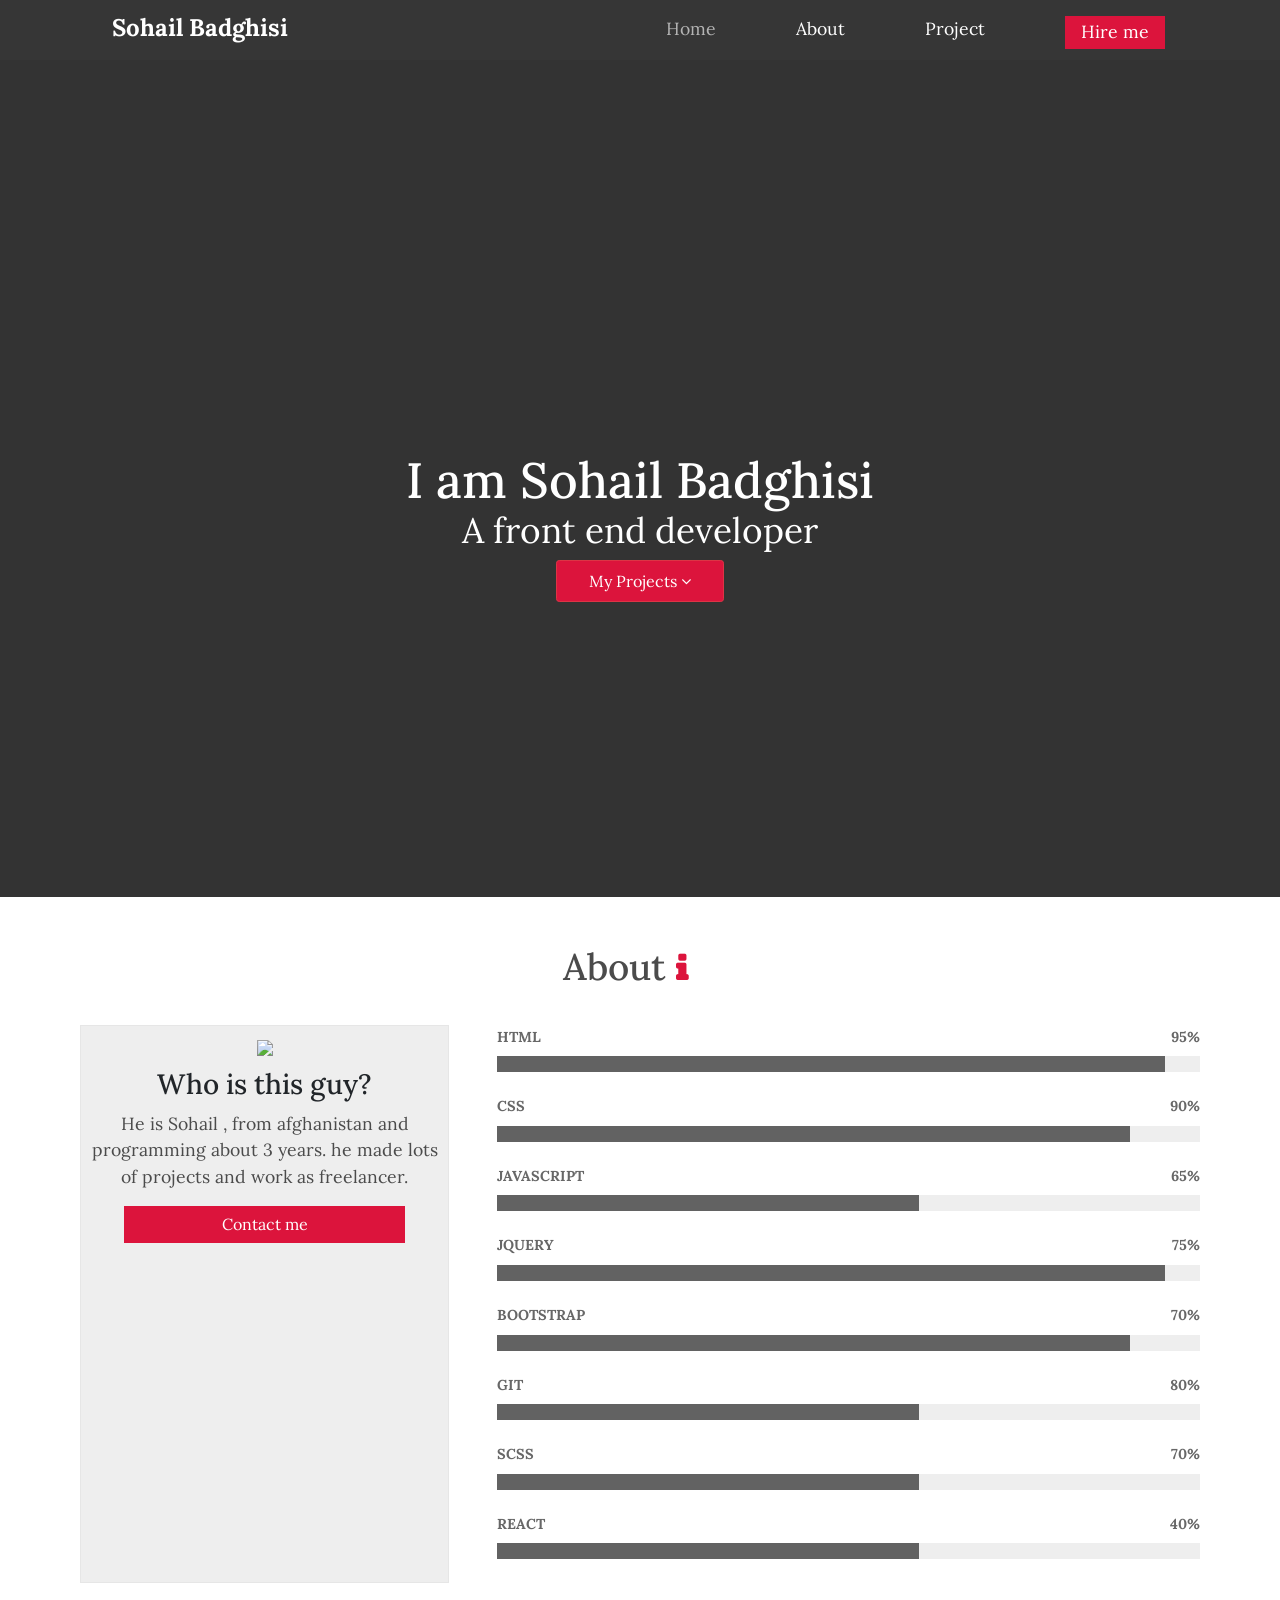
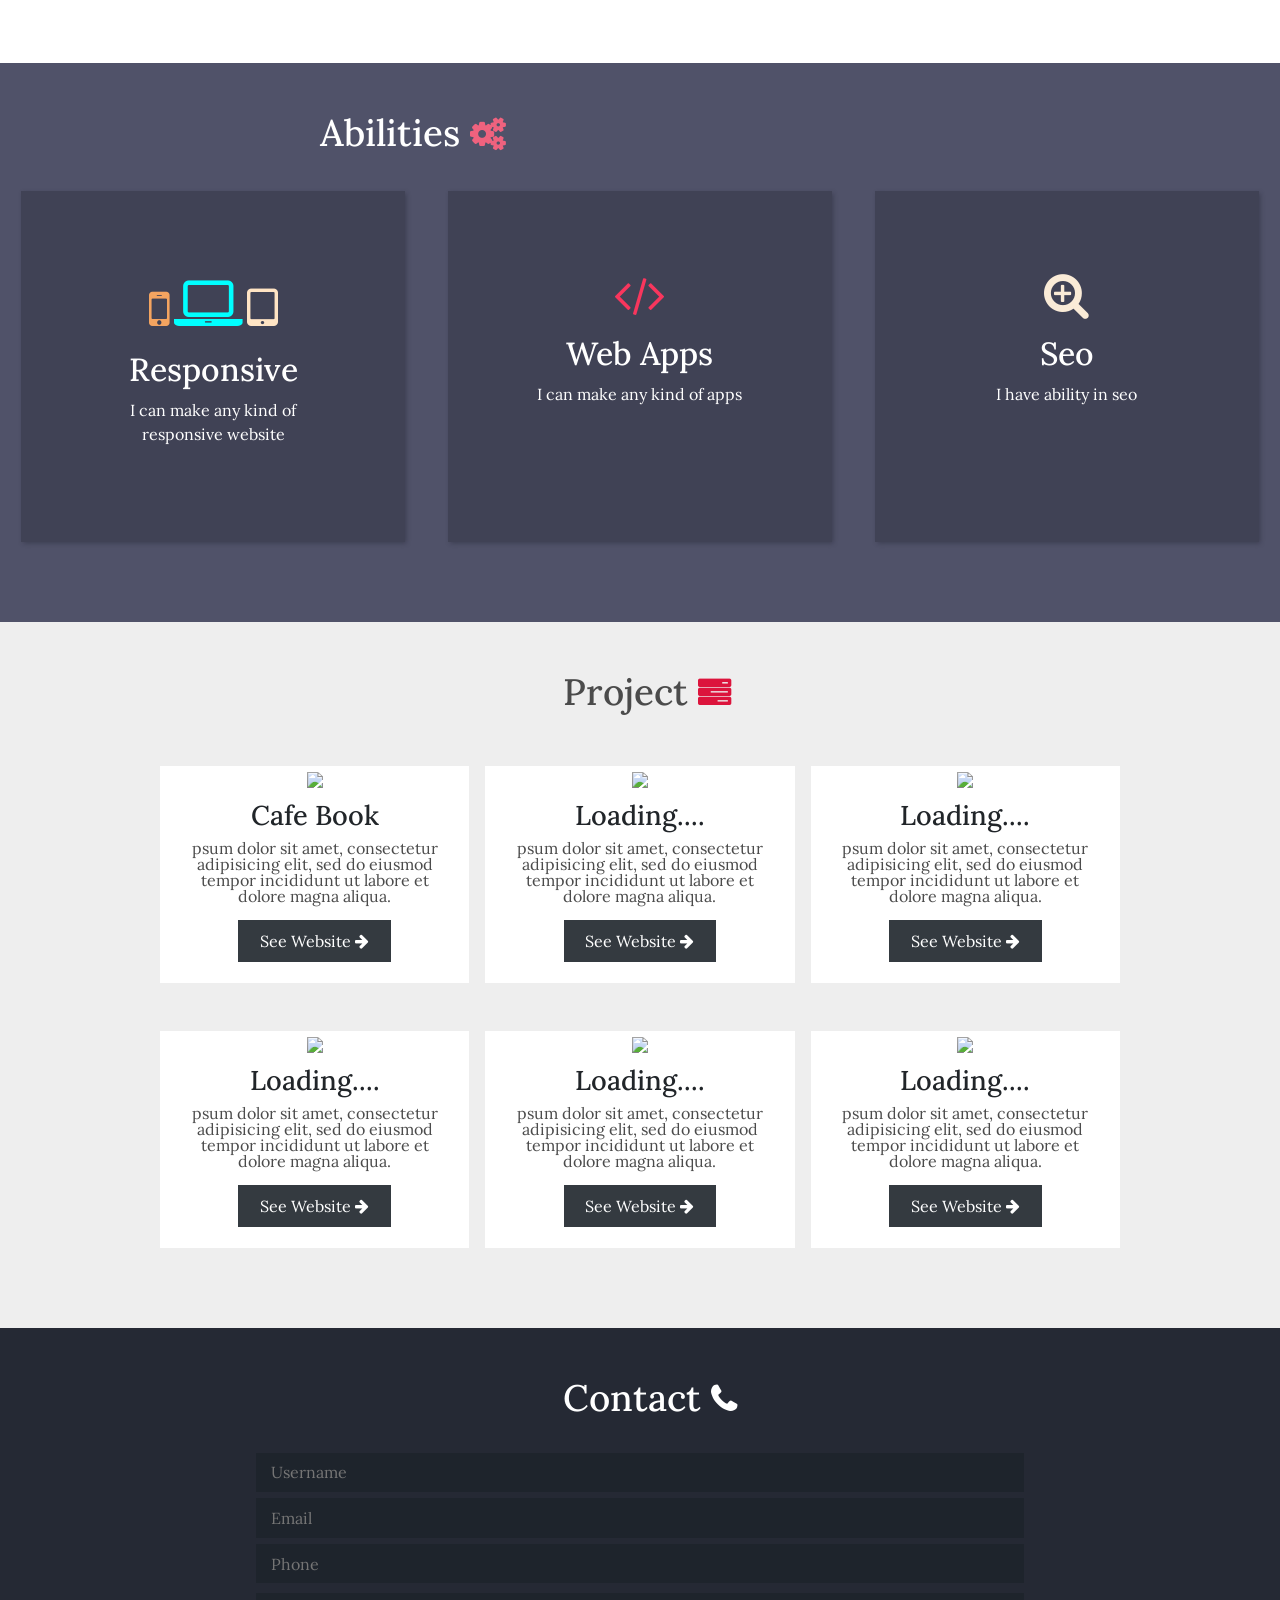
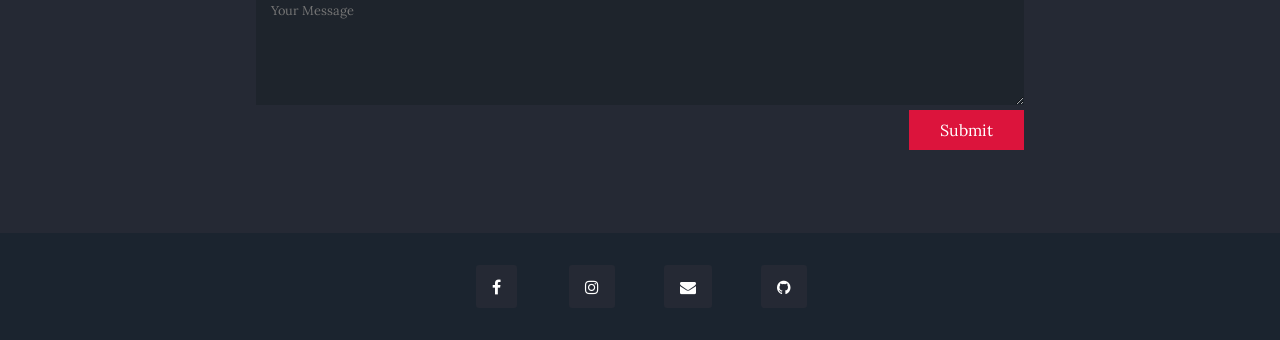
==== index.html @ e9c98a5f "Update index.html" ====
<!DOCTYPE html>
<html>
    
    <head>
        <meta charset="utf-8">
        <meta http-equiv="X-UA-Compatible" content="IE=edge">
        <title>Sohail Badghisi</title>
        <meta name="viewport" content="width=device-width, initial-scale=1.0, maximum-scale=1, user-scalable=no">
        <link href="https://fonts.googleapis.com/css?family=Roboto&display=swap" rel="stylesheet">
        <link rel="stylesheet" href="https://cdnjs.cloudflare.com/ajax/libs/font-awesome/4.7.0/css/font-awesome.min.css">
        <link rel="stylesheet" href="https://stackpath.bootstrapcdn.com/bootstrap/4.3.1/css/bootstrap.min.css" integrity="sha384-ggOyR0iXCbMQv3Xipma34MD+dH/1fQ784/j6cY/iJTQUOhcWr7x9JvoRxT2MZw1T" crossorigin="anonymous">
        <link rel="stylesheet" type="text/css" href="portfolio.css"/>
        <link href="https://fonts.googleapis.com/css2?family=Lora&display=swap" rel="stylesheet">
    </head>
    
    <body>
        
     <div id="home">
            <header id="top-header">
                <div id="logo-wrapper">
                    <a href="#" id="logo">
                        Sohail Badghisi
                    </a>
                </div>
                <div id="menu">
                    <nav id="menubar">
                        <ul class="list" id="menubar" >
                            <li><a href="#" class="active">Home</a></li>
                            <li><a href="#about">About</a></li>
                            <li><a href="#project">Project</a></li>
                            <li><a href="#project">Hire me</a></li>
                        </ul>
                    </nav>
                    <div id="thebar">
                        <div class="bar1"></div>
                        <div class="bar2"></div>
                        <div class="bar3"></div>
                    </div>
                </div>
            </header>
            <section class="my-banner">
                <div class="mybg-dark">
                    <h2>I am Sohail Badghisi</h2>
                    <h4>A front end developer</h4>
                    <a href="#project" class="btn btn-danger btn-lg">My Projects 
                        <i class="fa fa-angle-down"></i>
                    </a>
                </div>
            </section>
        </div>
        <!--End Home Section-->
        
        
        
        <!--Start About -->
        <div id="about-wrapper">
            
            <div class="title target">
                <h2 id="title">About
                    <i class="fa fa-info"></i>
                </h2>
                <div class="underline"></div>
            </div>
            
            <div id="about">
                <div class="bio">
                    <img src="https://i.ibb.co/vzY0MmS/IMG-20200220-005639-151.jpg"/>
                    <article>
                        <h3>Who is this guy?</h3>
                        <p>
                            He is Sohail , from afghanistan
                            and programming about 3 years.
                            he made lots of projects and work as 
                            freelancer.
                        </p>
                        <a href='#'>Contact me</a>
                    </article>
                </div>
                
                <div class="skill target ">
                    
                    <div class="my-skill">
                        
                        <div class="skill-title">
                            <span class="skill-name">Html</span>
                            <span class="skill-percentage">
                            95%</span>
                        </div>
                        
                        <div class="progress">
                            <div class="progress-bar  html "></div>
                        </div>
                    </div>
                    
                    <div class="my-skill">
                        
                        <div class="skill-title">
                            <span class="skill-name">css</span>
                            <span class="skill-percentage">
                            90%</span>
                        </div>
                        
                        <div class="progress">
                            <div class="progress-bar target css "></div>
                        </div>
                    </div>
                    
                    <div class="my-skill">
                        
                        <div class="skill-title">
                            <span class="skill-name">javascript</span>
                            <span class="skill-percentage">
                            65%</span>
                        </div>
                        
                        <div class="progress">
                            <div class="progress-bar target js  "></div>
                        </div>
                    </div>
                    
                    <div class="my-skill">
                        
                        <div class="skill-title">
                            <span class="skill-name">jquery</span>
                            <span class="skill-percentage">
                            75%</span>
                        </div>
                        
                        <div class="progress">
                            <div class="progress-bar target jquery "></div>
                        </div>
                    </div>
                    
                    <div class="my-skill">
                        
                        <div class="skill-title">
                            <span class="skill-name">Bootstrap</span>
                            <span class="skill-percentage">
                            70%</span>
                        </div>
                        
                        <div class="progress">
                            <div class="progress-bar target bootstrap "></div>
                        </div>
                    </div>
                    
                    <div class="my-skill">
                        
                        <div class="skill-title">
                            <span class="skill-name">Git</span>
                            <span class="skill-percentage">
                            80%</span>
                        </div>
                        
                        <div class="progress">
                            <div class="progress-bar target git "></div>
                        </div>
                    </div>
                    
                    <div class="my-skill">
                        
                        <div class="skill-title">
                            <span class="skill-name">Scss</span>
                            <span class="skill-percentage">
                            70%</span>
                        </div>
                        
                        <div class="progress">
                            <div class="progress-bar target scss"></div>
                        </div> 
                    </div>
                    
                    <div class="my-skill">
                        
                        <div class="skill-title">
                            <span class="skill-name">React</span>
                            <span class="skill-percentage">
                            40%</span>
                        </div>
                        
                        <div class="progress">
                            <div class="progress-bar target scss "></div>
                        </div> 
                    </div>
                    
                </div>
            </div>
            
           
        </div>
        <!--End About -->
        
        <!--Start Ability-->
        <div id="ability">
            
            <div class="title target">
                <h2 id="title">Abilities
                    <i class="fa fa-cogs" style="color: #ef627e"></i>
                </h2>
            </div>
            <div class="abilities">
                <div class="canDo">
                    <i class="fa fa-mobile"></i>
                    <i class="fa fa-laptop"></i>
                    <i class="fa fa-tablet"></i>
                    <h2>Responsive</h2>
                    <p>
                        I can make any kind of responsive website
                    </p>
                </div>
                <div class="canDo">
                    <i class="fa fa-code"></i>
                    <h2>Web Apps</h2>
                    <p>
                        I can make any kind of 
                        apps
                    </p>
                </div>
                <div class="canDo">
                    <i class="fa fa-search-plus"></i>
                    <h2>Seo</h2>
                    <p>
                        I have ability in seo
                    </p>
                </div>
            </div>
            
        </div>
        <!--End Ability-->
        
        <!--Start Project-->
        <div id="project">
            
            <div class="title target ">
                <h2>Project
                    <i class="fa fa-tasks"></i>
                </h2>
                <div class="underline"></div>
            </div>
            
            
            <div class="box-panel">
                
                <div class="target box">
                    <div class="box-image">
                        <img src="https://i.ibb.co/D7pzgVg/Capture.png">
                    </div>
                    <div class="box-article">
                        <h1>Cafe Book </h1>
                        <p>
                            psum dolor sit amet, consectetur adipisicing elit, sed do eiusmod
                            tempor incididunt ut labore et dolore magna aliqua. 
                        </p>
                        <a href="https://heuristic-shockley-51c9e6.netlify.com/?fbclid=IwAR27fJaLPPBydNz4diTof-R0BBMH9_JpVLkxoE7xE2iqppOIJRnWvsxitWY" target="_blank" class="btn btn-dark">See Website <i class="fa fa-arrow-right"> </i></a>
                    </div>
                </div>
                
                <div class="target box">
                    <div class="box-image">
                        <img src="https://i.ibb.co/P4Kc34X/project-wallpaper-1152x768-1.jpg">
                    </div>
                    <div class="box-article">
                        <h1>Loading....</h1>
                        <p>
                        psum dolor sit amet, consectetur adipisicing elit, sed do eiusmod
                        tempor incididunt ut labore et dolore magna aliqua.
                        </p>
                        <a href="#" target="_blank" class="btn btn-dark">See Website <i class="fa fa-arrow-right"> </i></a>                    </div>
                </div>
                
                <div class="target box">
                    <div class="box-image">
                        <img src="https://i.ibb.co/P4Kc34X/project-wallpaper-1152x768-1.jpg">
                    </div>
                    <div class="box-article">
                        <h1>Loading....</h1>
                        <p>
                        psum dolor sit amet, consectetur adipisicing elit, sed do eiusmod
                        tempor incididunt ut labore et dolore magna aliqua.
                        </p>
                        <a href="#" target="_blank" class="btn btn-dark">See Website <i class="fa fa-arrow-right"> </i></a>
                    </div>
                </div>
                
                <div class="target box">
                    <div class="box-image">
                        <img src="https://i.ibb.co/P4Kc34X/project-wallpaper-1152x768-1.jpg">
                    </div>
                    <div class="box-article">
                        <h1>Loading....</h1>
                        <p>
                        psum dolor sit amet, consectetur adipisicing elit, sed do eiusmod
                        tempor incididunt ut labore et dolore magna aliqua.
                        </p>
                        <a href="#" target="_blank" class="btn btn-dark">See Website <i class="fa fa-arrow-right"> </i></a>
                    </div>
                </div>
                
                
                
                <div class="target box">
                    <div class="box-image">
                        <img src="https://i.ibb.co/P4Kc34X/project-wallpaper-1152x768-1.jpg">
                    </div>
                    <div class="box-article">
                        <h1>Loading....</h1>
                        <p>
                        psum dolor sit amet, consectetur adipisicing elit, sed do eiusmod
                        tempor incididunt ut labore et dolore magna aliqua.
                        </p>
                        <a href="#" target="_blank" class="btn btn-dark">See Website <i class="fa fa-arrow-right"> </i></a>
                    </div>
                </div>
                
                <div class="target box">
                    <div class="box-image">
                        <img src="https://i.ibb.co/P4Kc34X/project-wallpaper-1152x768-1.jpg">
                    </div>
                    <div class="box-article">
                        <h1>Loading....</h1>
                        <p>
                        psum dolor sit amet, consectetur adipisicing elit, sed do eiusmod
                        tempor incididunt ut labore et dolore magna aliqua.
                        </p>
                        <a href="#" target="_blank" class="btn btn-dark">See Website <i class="fa fa-arrow-right"> </i></a>
                    </div>
                </div>
                
            </div>
            
       
            
            
          
            
            
           
            
            
        </div>
        <!--End Project-->
        
        <!--Start Contact -->
        <div id="contact">
            
            <div class="title target">
                <h2>Contact 
                    <i class="fa fa-phone"></i>
                </h2>
                <div class="underline"></div>
            </div>
            
            <div class="touch visible ">
                <div class="the-row">
                    <input class="input-control" placeholder="Username" type="text">
                </div>
                <div class="the-row">
                    <input class="input-control" placeholder="Email" type="email">
                </div>
                <div class="the-row">
                    <input class="input-control" placeholder="Phone" type="phone">
                </div>
                <div class="the-row">
                    <textarea placeholder="Your Message"></textarea>
                </div>
                <div class="the-row">
                    <input class="input-control" placeholder="Phone" type="submit">
                </div>
            </div>
            
            <footer id="the-footer">
                <div class="footer-wrapper">
                    <div>
                        <a href="#"><i class="fa fa-facebook"></i></a>
                    </div>
                    <div>
                        <a href="#"><i class="fa fa-instagram"></i></a>
                    </div>
                    <div>
                        <a href="#"><i class="fa fa-envelope"></i></a>
                    </div>
                    <div>
                        <a href="#"><i class="fa fa-github"></i></a>
                    </div>
                </div>
            </footer>
            
        </div>
        <!--End Contact -->
        
        
        
        <script type="text/javascript" src="portfolio.js"> </script>
        
    </body>
</html>
---- portfolio.css ----
* {
    margin: 0;
    padding: 0;
}
   
:root {
   --color-one: crimson;
}

/* Utilities */
.title {
    padding: 3rem 0;
    text-align: center;
}
.title h2 {
    color: #4b4b4b;
    font-size: 2.3rem;
}
.title .fa {
    font-weight: 600;
    font-size: 2rem;
    color: var(--color-one);
}


body {
/*    font-family: 'roboto', serif;*/
    /*font-family: 'Playfair Display', serif; */
    font-family: 'Lora', serif;
}

#top-header {
    background: #363636;
    display: flex;
    padding: .5rem 1rem ;
    width: 100%;    
}
#top-header div:nth-child(1) {
    flex: .9;
}

#top-header a {
    text-decoration: none;
}
a .fa-code {
    font-weight: bolder;
    color: #adc5de;
}
#logo-wrapper {
    padding-left: 5rem;
}
#logo {
    font-size: 1.5rem;
    margin-top: .1rem;
    float: left;
    margin-left: 22rem;
    margin-left: 1rem;
    color: #fff;;
    font-weight: bold;
}
#bar {
    display: none;
}
.list {
    display: flex;
    list-style: none;
    margin: .5rem 0 0 0 ;
}

.list li {
    margin: 0 2.5rem;
}
.list li:last-child {
    background: crimson;
    padding: .2rem 1rem;
    margin-bottom: .2rem;;
}
.list a {
    color: #fff;
    transition:.6s;
    font-weight: 400;
}
.list  .active , .list a:hover{
    color: #b4b4b4;
}
.list a {
    font-size: 1.1rem;
}

.my-banner {
    background: url("https://i.ibb.co/NspLkfJ/img5.jpg");
    background-size: cover;
    float: left;;
    background-position: center;
    width: 100%;
}
.mybg-dark {
    padding-top: 3rem;
    display: flex;
    flex-direction: column;
    text-align: center;
    align-content: center;
    justify-content: center;
    align-items: center;
    background: rgba(0,0,0, 0.8);
    height: 93vh;
}
.my-banner h2 {
    margin-top: 3rem;
    font-size: 3.1rem;
    color: #fff;
    margin-bottom: 0;
}
.my-banner h4 {
    font-weight: 100;
    color: #fff;
    font-size: 2.2rem;
}

.my-banner a{
    padding: .5rem 2rem;
    text-decoration: none;
    text-shadow: none;
    transition: 1s;
    background: transparent;
    color: #fff;
    font-size: 1rem;
    border-radius: .2rem;
    background: var(--color-one);;
}
.my-banner .btn .btn-info {
    background:red;
} 


/* --------- End Home ---------*/

/* --------- Start About ---------*/
 #about {
    display: flex;
}
#about-wrapper {
    background: #fff;
    float: left;
    width: 100%;
}
#about-wrapper .title {
    margin-bottom:1rem;
}
#about-wrapper .title h2,
#contact .title h2{
    position: absolute;
    left: -100%;
    transition: .5s;
    
}
#about-wrapper .target.visible h2,
#contact .target.visible h2{
    left: 44%;
}

#about {
    display: flex;
    margin: 0;
    margin-top: 1rem;
    width: 100%;
    float: left;
    padding-right: 5rem;
    padding-bottom: 5rem;
}

.bio {
    background: #eee;
    padding: .5rem;
    border: 1px solid #e6e6e6;
    flex: 1;
    margin-left: 5rem;
    text-align: center;
}
.bio img {
    width: 100%;
}
.bio h3 {
    margin: .6rem 0;
}
.bio p {
    color: #4b4b4b;
    font-size: 1.1rem;
    margin: 0;
}
.bio a {
    display: block;
    margin: 1rem auto;
    width: 80%;
    padding: .4rem;
    color: #fff;
    background: crimson;
    text-decoration: none;
}

.skill {
    margin-left: 3rem;
    flex: 2;
}
.my-skill {
    margin: 1rem 0;
    display: flex;
    flex-direction: column;
}
.my-skill:nth-child(1) {
    margin-top:.1rem;
}
.my-skill > div {
    width: 100%;
}
.skill-title {
    text-transform: uppercase;
    color: #676767;
    font-weight: bold;
    font-size: .9rem;
}
.skill-title .skill-percentage {
    float: right;
}
.progress {
    background: #eee;
    margin: .5rem 0; 
    width: 100%;
    border-radius: 0;
}

.progress-bar {
    background: #626262;
    padding: .4rem 0;
    width: 0%;
    transition:1s;
    border-radius: 0;
}

.target.visible .html { width: 95%; }
.target.visible .css { width: 90%; }
.target.visible .js { width: 60%; }
.target.visible .jquery { width: 95%; }
.target.visible .bootstrap { width: 90%; }
.target.visible .git { width: 60%; }
.target.visible .scss { width: 60%; }

/* ----------------End About Section---------------- */


/* ----------------Start Can Do Section---------------- */
#ability {
    float: left;
    width: 100%;
    background: #505269;
    color: #fff;
}
#ability .title {
    padding-bottom: 5rem;;
}
#ability .title h2 {
    color: #fff;
    left: -50%;
    position: absolute;
    transition: .3s;
}
#ability .target.visible h2 {
    left: 25%;
}
.abilities {
    display: flex;
    align-content: center;
    justify-content: space-around;
    text-align: center;
    margin: 0 0 5rem 0 ;
}
.canDo {
    background: #404255;
    padding: 5rem;
    width: 30%;
    box-shadow: .1rem .1rem .3rem rgba(32, 34, 46, 0.41);
}
.canDo h2 {
    font-size: 2rem;
}
.canDo .fa {
    font-size: 3rem;
    margin-bottom: 1rem;
}
.canDo .fa-mobile {color: sandybrown;}
.canDo .fa-tablet {color: bisque;font-size:3rem;}
.canDo .fa-laptop {color: aqua;font-size: 4rem;}
.canDo .fa-code {color: #f8365d;}

.canDo .fa-search-plus {color: antiquewhite;}
/* ----------------End Can Do Section---------------- */

/* ----------------Start Project----------------*/
#project {
    padding: 3rem 4rem 5rem 4rem ;
    width: 100%;
    float: left;
    background:#eee;
}
#project .title {
    padding: 0;
}
#project .title h2 {
    position: absolute;
    left: -100%;
    transition: .5s;
}
#project  .underline {
    width: 160px;
}
#project .target.visible h2{
    left: 44%;
}
.box-panel {
    display: grid;
    margin-top: 6rem;
    grid-template-columns: 1fr 1fr 1fr;
    grid-gap: 3rem 1rem;
    padding: 0 6rem;
}
.box {
    opacity: .7;
    overflow: hidden;
    background: #fff;
    text-align: center;
    display: flex;
    flex-direction: column;
    padding-bottom: .7rem;
}
#project .target.visible {
    opacity: 1;
    transition: .5s;
}
.box-image {
    flex: 1;
}
.box-article {
    flex: 1;
}
.box img {
    width: 100%;
}
.box-article {
    padding: .6rem 1rem;
}
.box-article h1 {
    font-size: 1.7rem;
}
.box-article p {
    color: #4b4b4b;
    font-size:1rem;
    line-height:1rem;
}
.box-article .btn {
    border-radius: 0;
    padding: .5rem 1.3rem;;
}
/*--------------------End Project--------------------*/


/*--------------------Start Contact--------------------*/

#contact {
    background: #252934;
    float: left;
    width: 100%;
}
#contact .title h2 {
    color:#fff;
}
#contact .underline {
    width: 140px;
    background: #fff;
}
#contact .title .fa-phone {
    color: #fff;
}

.touch {
    display: flex;
    margin: auto;
    flex-direction: column;
    align-content: center;
    text-align: center;
    margin: 2% 20%;
}


.the-row {
    flex:1;
    display: block;
    width: 100%;
    margin: auto;
}
.input-control {
    background: #1E242C;
    width: 100%;
    margin: auto;
    overflow: hidden;
    padding: 1% 2%;
    margin: .2rem 0;
    color: #eee;
    z-index: auto;
    border: none;
    outline-width: 1px;
    outline-color: #434a5f;
}
.the-row:nth-child(3) {
    margin-bottom: .2rem;
}
textarea {
    color: #eee;
    background: #1E242C;
    font-size: 1.4rem;
    border: none;
    margin-top: .2rem;
    float: left;
    width: 100%;
    padding: 1% 2%;
    height: 7rem;
    font-size:.8rem;
    outline-color: #434a5f;
}

input[type='submit'] {
    cursor: pointer;
    float: right;
    text-decoration: none;
    width: 15%;
    margin-left: 42rem;
    margin-top: .3rem;
    transition: .8s;
    background: var(--color-one);
    color: #fff;
    padding: .5rem 0;
}
/* ----------- End Contact ----------- */
#the-footer {
    margin-top: 5rem;
    background: #1B242F;
    padding: 2rem 0;
    width: 100%;
}
.footer-wrapper {
    width: 30%;
    margin: auto;
    display: grid;
    grid-template-columns: 1fr 1fr 1fr 1fr;
}
.footer-wrapper div {
    margin: auto;
    padding: .6rem 1rem;
    background: #252934;
    cursor: pointer;
    border-radius: .2rem;
    transition: .6s;
    color: #fff;
}
.footer-wrapper div:hover {
    border: none;
}
.footer-wrapper div a .fa {
    color: #fff;;
}

.footer-wrapper div:nth-child(1):hover {
    background-color: dodgerblue;
    color: #fff;
}

.footer-wrapper div:nth-child(1):hover a {
    color: #fff;
}
.footer-wrapper div:nth-child(2):hover {
    background-color: orangered;
    color: #fff;
}

.footer-wrapper div:nth-child(3):hover {
    background-color: #fff;
    
}

.footer-wrapper div:nth-child(3):hover .fa {
    color: #4b4b4b;
}

.footer-wrapper div:nth-child(4):hover {
    background-color: #3c3d3e;
    
}

.footer-wrapper div:nth-child(4):hover .fa {
    color: #fff;
}



@media only screen and (max-width: 400px) {
    /* --------Utilities--------   */
    .title {
        padding: 2rem;
        width: 100%;
    }
    
    #top-header {
        padding: .6rem 1rem;;
        display: block;
        float: left;
        
    }
    #logo-wrapper {
        padding: 0;
    }
    #logo {
        margin: 0;
        color: cornsilk;
        margin-top: .1rem;
    }
    #thebar {
        display: block;
        float: right;
        margin:0;
        margin-top: .4rem;
    }
    .bar1,.bar2,.bar3 {
        background: #f5f5f5;
        height: 3px;
        margin: 5px;
        width: 33px;
        transition: 0.3s;
    }

    .change .bar1 {
        -webkit-transform: rotate(-45deg) translate(-9px, 6px);
        transform: rotate(-45deg) translate(-4px, 8px);
    }
    .change .bar2 {
        opacity: 0;
    }
    .change .bar3 {
        -webkit-transform: rotate(45deg) translate(-8px, -8px);
        transform: rotate(45deg) translate(-3px, -8px);
    }
    
    nav {
        transition: .3s;
        position: absolute;
        top:9.1%;
        width: 100%;
        margin: 0;
        padding: 0;
        left: 0%;
        right: 0%;
        text-align: center;
        background: #fff;
        overflow: hidden;
        height: 0%;
    }
    .list {
        justify-content: center;
        display: flex;
        flex-direction: column;
        width: 100%;
        margin: 0;
        padding: 1rem 0;
        
    }
    .list li {
        margin: .5rem 0;
    }
    .list li:last-child {
        background: none;
    }
    .list a {
        color: #4b4b4b;
    }
    .menuBar {
        height: 15rem;
        display: flex;
    }
    /* --------------End Header--------------   */
    
    /* --------------Start Banner--------------   */
    .my-banner {
        height: 80vh;
    }
    .mybg-dark {
        height: 80vh;
        padding: 0;
        text-align: start;
        justify-content: center;
    }
    .my-banner h2 {
        font-size: 2.2rem;
    }
    .my-banner h4 {
        margin: .4rem 0;
        font-size: 1.6rem;
    }
    .my-banner a {
        font-size: 1rem;
        padding: .5rem 1rem;
    }
    /* ------ End Banner -------*/
    
    /* ------ Start About ------*/
    #about {
        flex-direction: column;
        padding: 0 2.5rem 2rem 2.5rem;
    }
    
    #about-wrapper .target.visible h2 {
        left: 33%;
    }
    
    .bio {
        background: none;
        margin: 0;
        padding-bottom: .2rem;;;
        margin-bottom: 2rem;
        border: none;
        
    }
    .bio img {
        height: 200px;
        width: 200px;
        border-radius: 100px;
        margin-bottom: .5rem;
    }
    .bio h3 {
        margin: .5rem 0;
    }
    .bio a {
        margin: .5rem auto;
    }
    .bio p {
        font-size: 1rem;
    }
    .skill {
        margin: 0;
    }
    .my-skill {
        margin: .6rem 0;;
    }
    /* -----End About------*/
    
    
    /* -----Start Abilities------*/
    
    .abilities {
        flex-direction: column;
        margin-bottom: 2rem;
    }
    
    .canDo {
        width: 80%;
        margin: 5% auto;
        padding: 2rem 1rem;
    }
    .canDo h2 {
        font-size: 1.8rem;
        color: #ffff8d;
    }
    .canDo p {
        font-size: 1.2rem;
        color: #dededc;
    }
    /* -----End Abilities------*/
    
    /* -----Start Project------*/
    #project {
        padding: 2rem 2rem 3rem 2rem;;
    }
    
    #project .target.visible h2{
        left: 30%;
    }
    .box-panel {
        margin-top:  4rem;;
        padding: 0;
        grid-template-columns: 1fr;
    }
    /* -----End Project------*/
    
    /* -----Start Contact------*/
    #contact {
        padding: 0;
        margin: 0;p
    }
    #contact .target.visible h2 {
        left: 25.5%;
    }
    .touch {
        margin: 10% 5% 0% 5%;
    }
    textarea {
        font-size: 1rem;
    }
    .input-control {
        padding: .7rem .5rem;
        font-size: 1rem;
    }
    input[type='submit'] {
        padding: .5rem 1rem;
        margin: .5rem 0;
        width: 100%;
    }
    #the-footer {
        margin-top: 2rem;;
    }
    .footer-wrapper {
        width: 70%;
        grid-column-gap: 0rem;
    }
    .footer-wrapper div {
        border: none;
    }
    
}
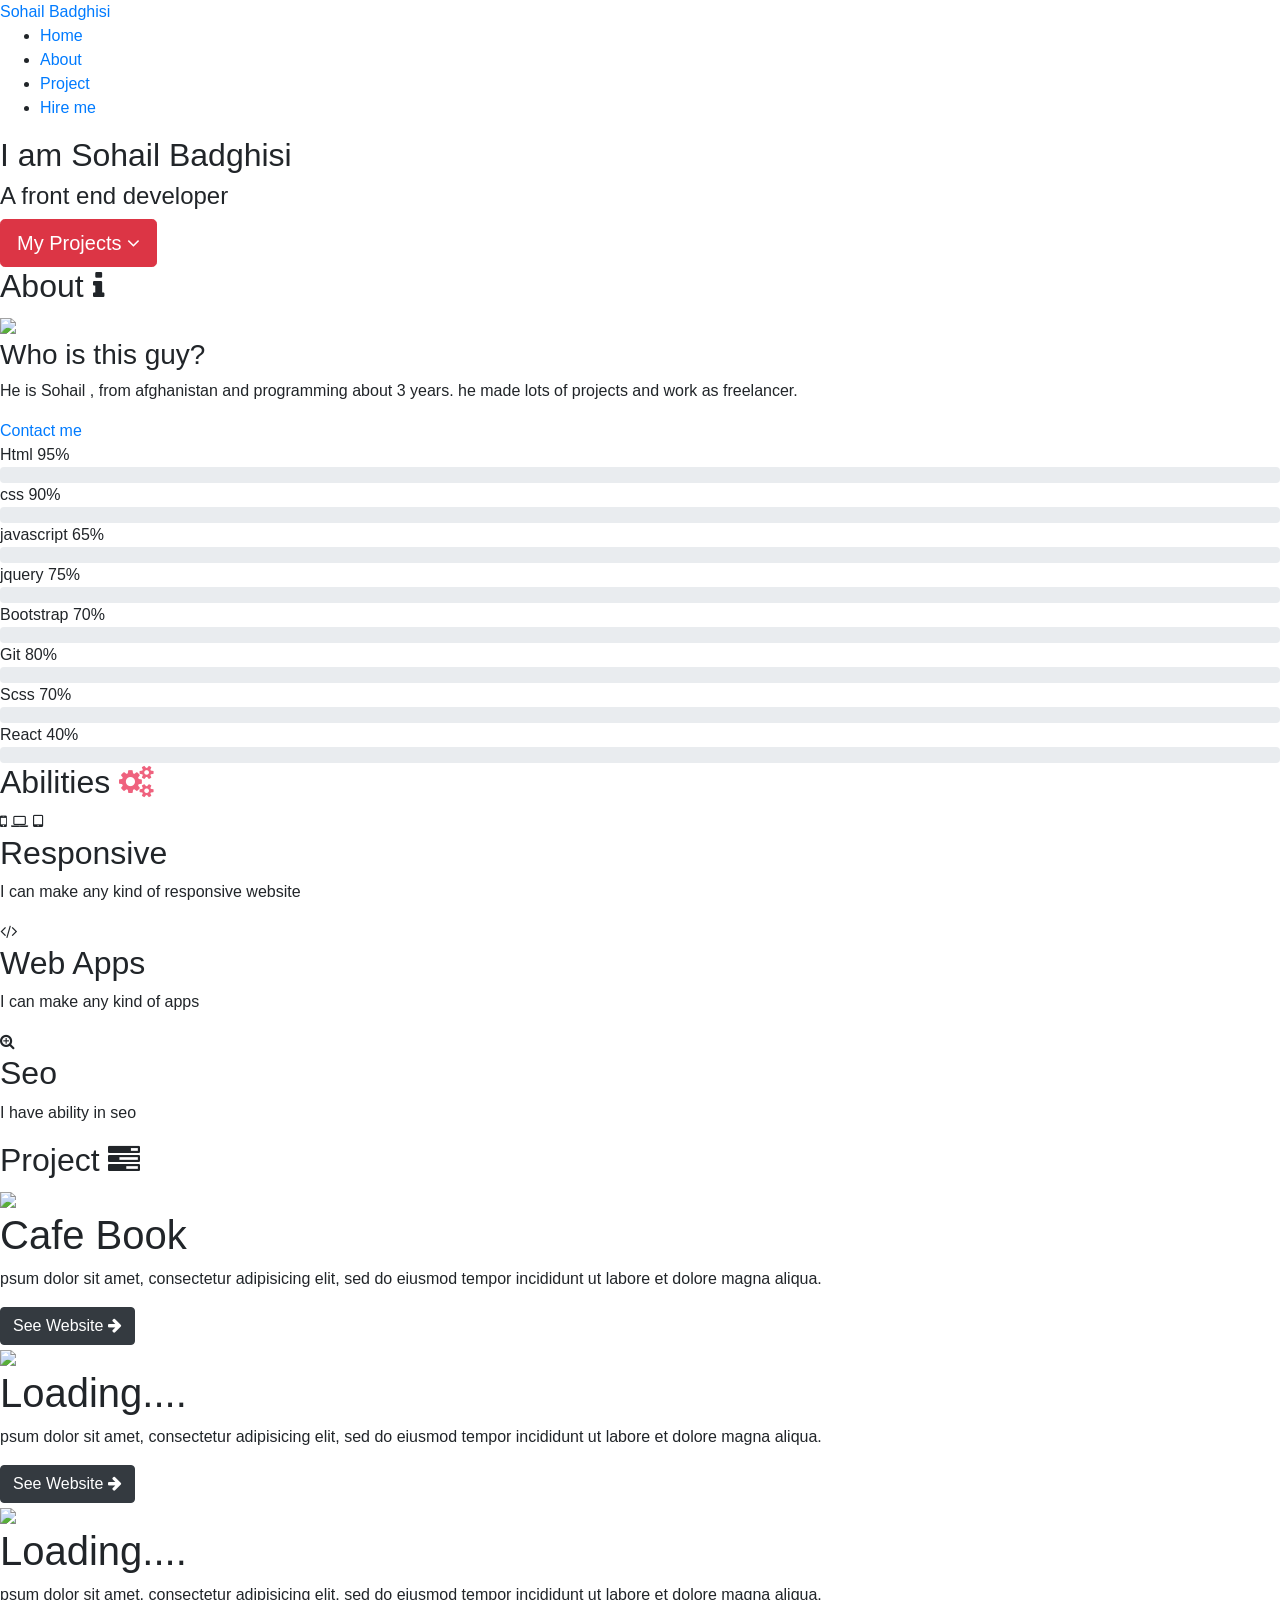
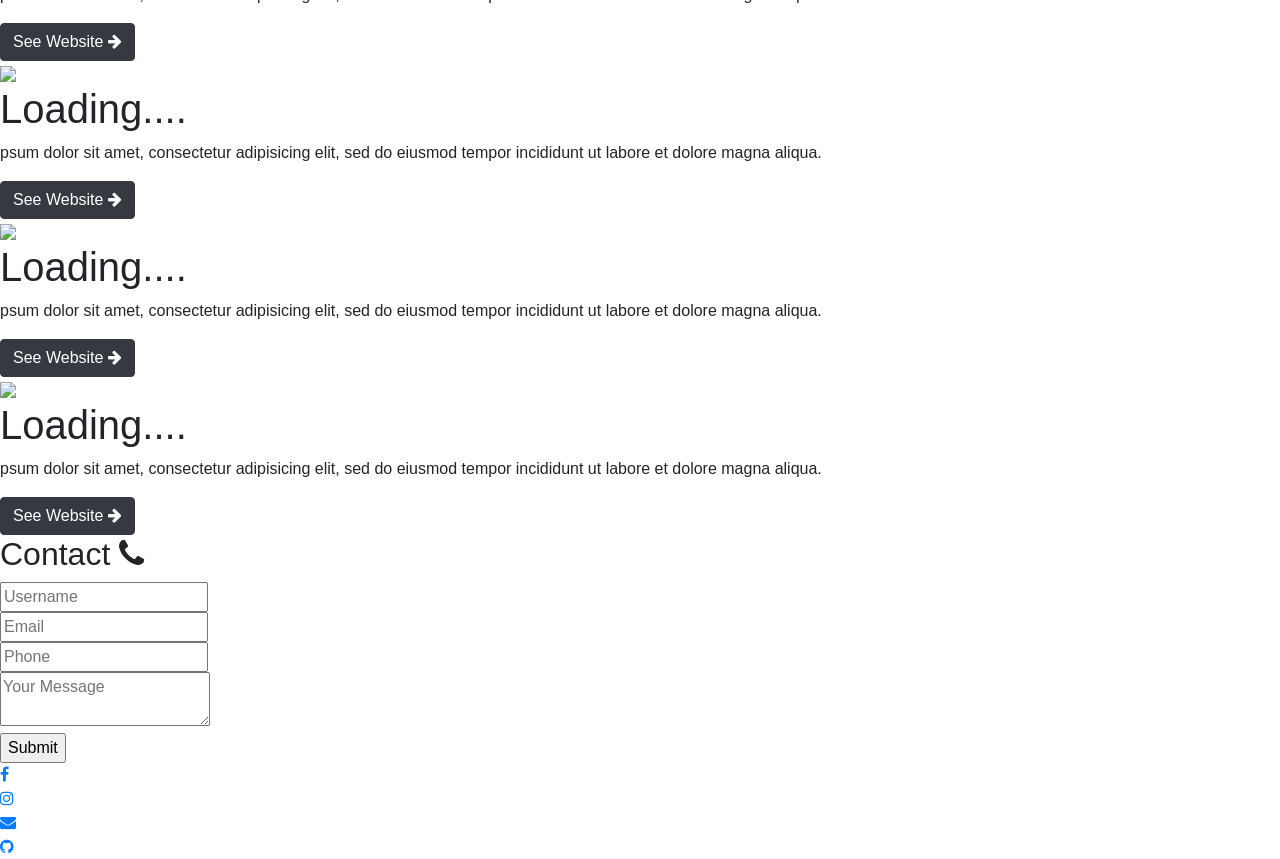
==== commit dd8d0abf: "Update index.html" ====
--- a/index.html
+++ b/index.html
@@ -6,16 +6,16 @@
         <meta http-equiv="X-UA-Compatible" content="IE=edge">
         <title>Sohail Badghisi</title>
         <meta name="viewport" content="width=device-width, initial-scale=1.0, maximum-scale=1, user-scalable=no">
-        <link href="https://fonts.googleapis.com/css?family=Roboto&display=swap" rel="stylesheet">
+        <link href="https://fonts.googleapis.com/css?family=Open+Sans&display=swap" rel="stylesheet">
         <link rel="stylesheet" href="https://cdnjs.cloudflare.com/ajax/libs/font-awesome/4.7.0/css/font-awesome.min.css">
         <link rel="stylesheet" href="https://stackpath.bootstrapcdn.com/bootstrap/4.3.1/css/bootstrap.min.css" integrity="sha384-ggOyR0iXCbMQv3Xipma34MD+dH/1fQ784/j6cY/iJTQUOhcWr7x9JvoRxT2MZw1T" crossorigin="anonymous">
-        <link rel="stylesheet" type="text/css" href="portfolio.css"/>
+        <link rel="stylesheet" type="text/css" href="main.css"/>
         <link href="https://fonts.googleapis.com/css2?family=Lora&display=swap" rel="stylesheet">
     </head>
     
     <body>
         
-     <div id="home">
+      <div id="home">
             <header id="top-header">
                 <div id="logo-wrapper">
                     <a href="#" id="logo">
@@ -64,7 +64,7 @@
             
             <div id="about">
                 <div class="bio">
-                    <img src="https://i.ibb.co/vzY0MmS/IMG-20200220-005639-151.jpg"/>
+                    <img src="photo_2020-02-19_15-13-26.jpg"/>
                     <article>
                         <h3>Who is this guy?</h3>
                         <p>
@@ -389,8 +389,7 @@
         <!--End Contact -->
         
         
-        
-        <script type="text/javascript" src="portfolio.js"> </script>
+        <script type="text/javascript" src="app.js"> </script>
         
     </body>
 </html>
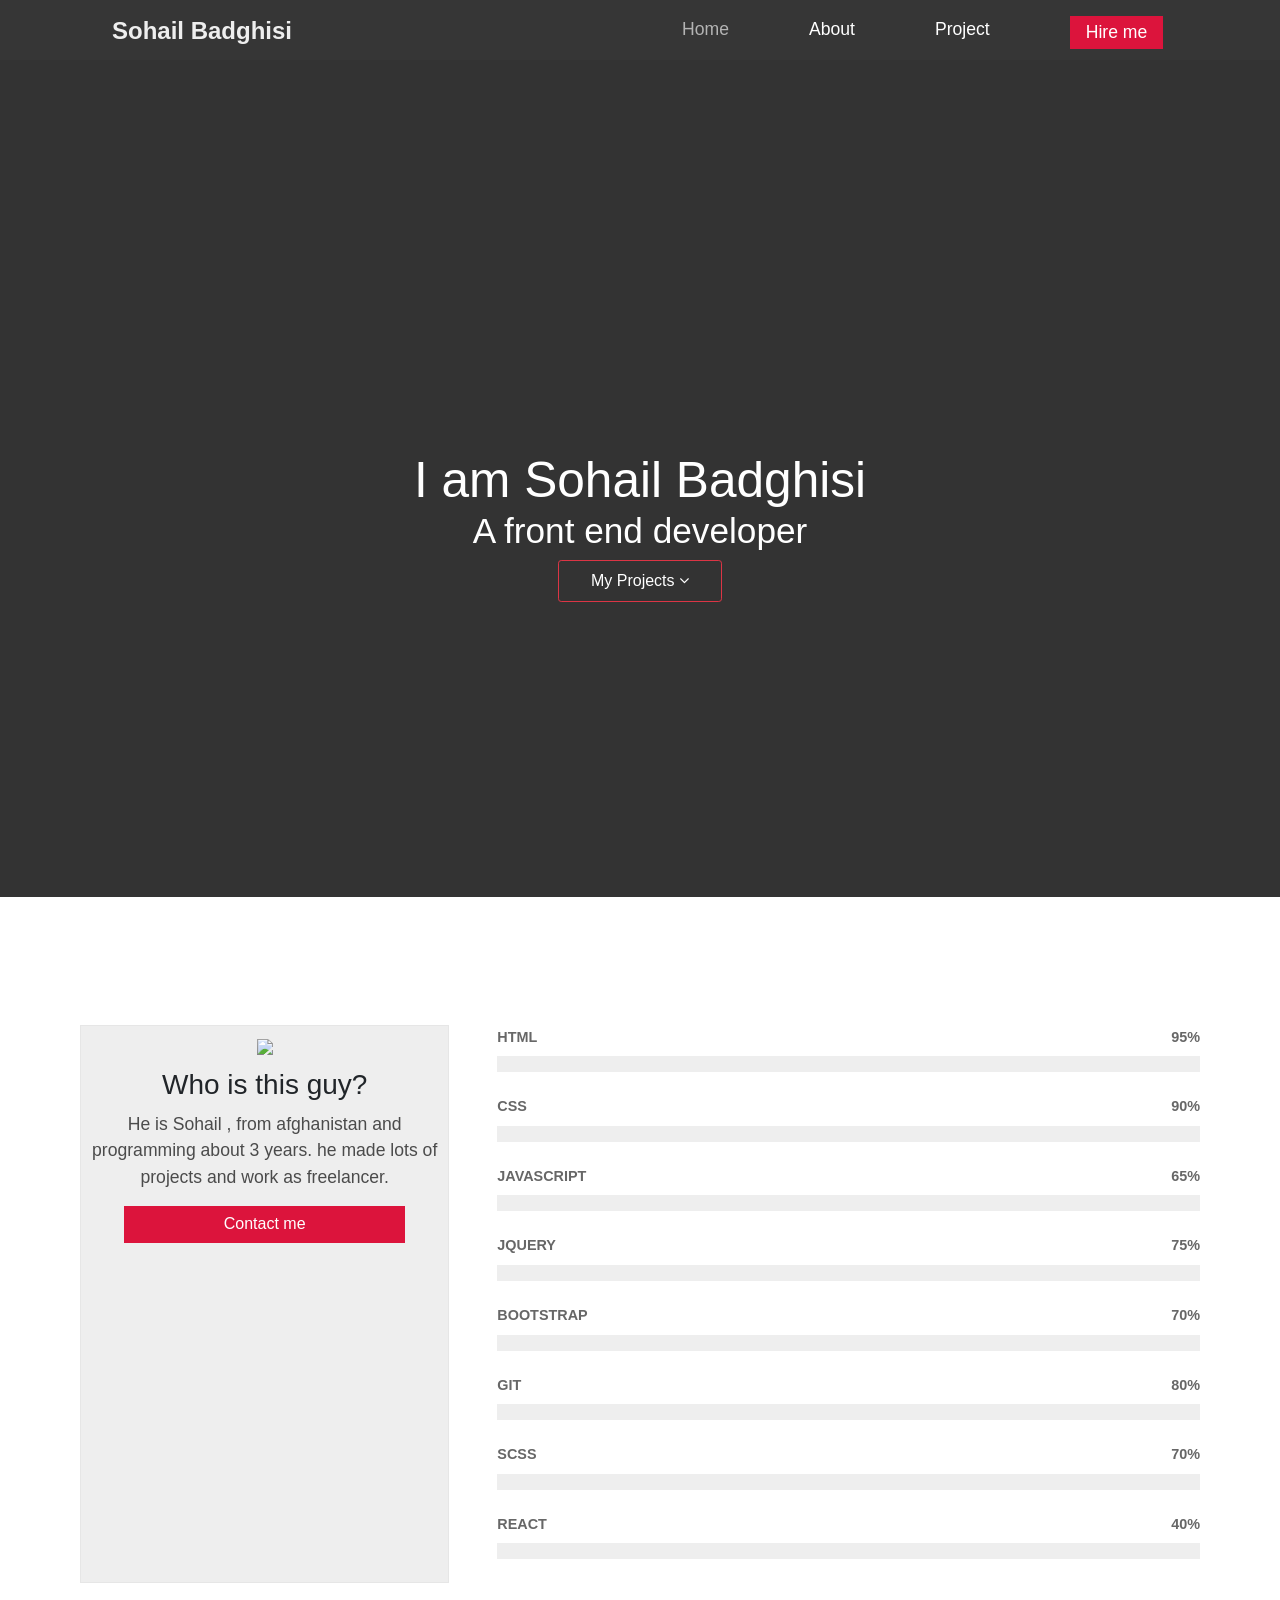
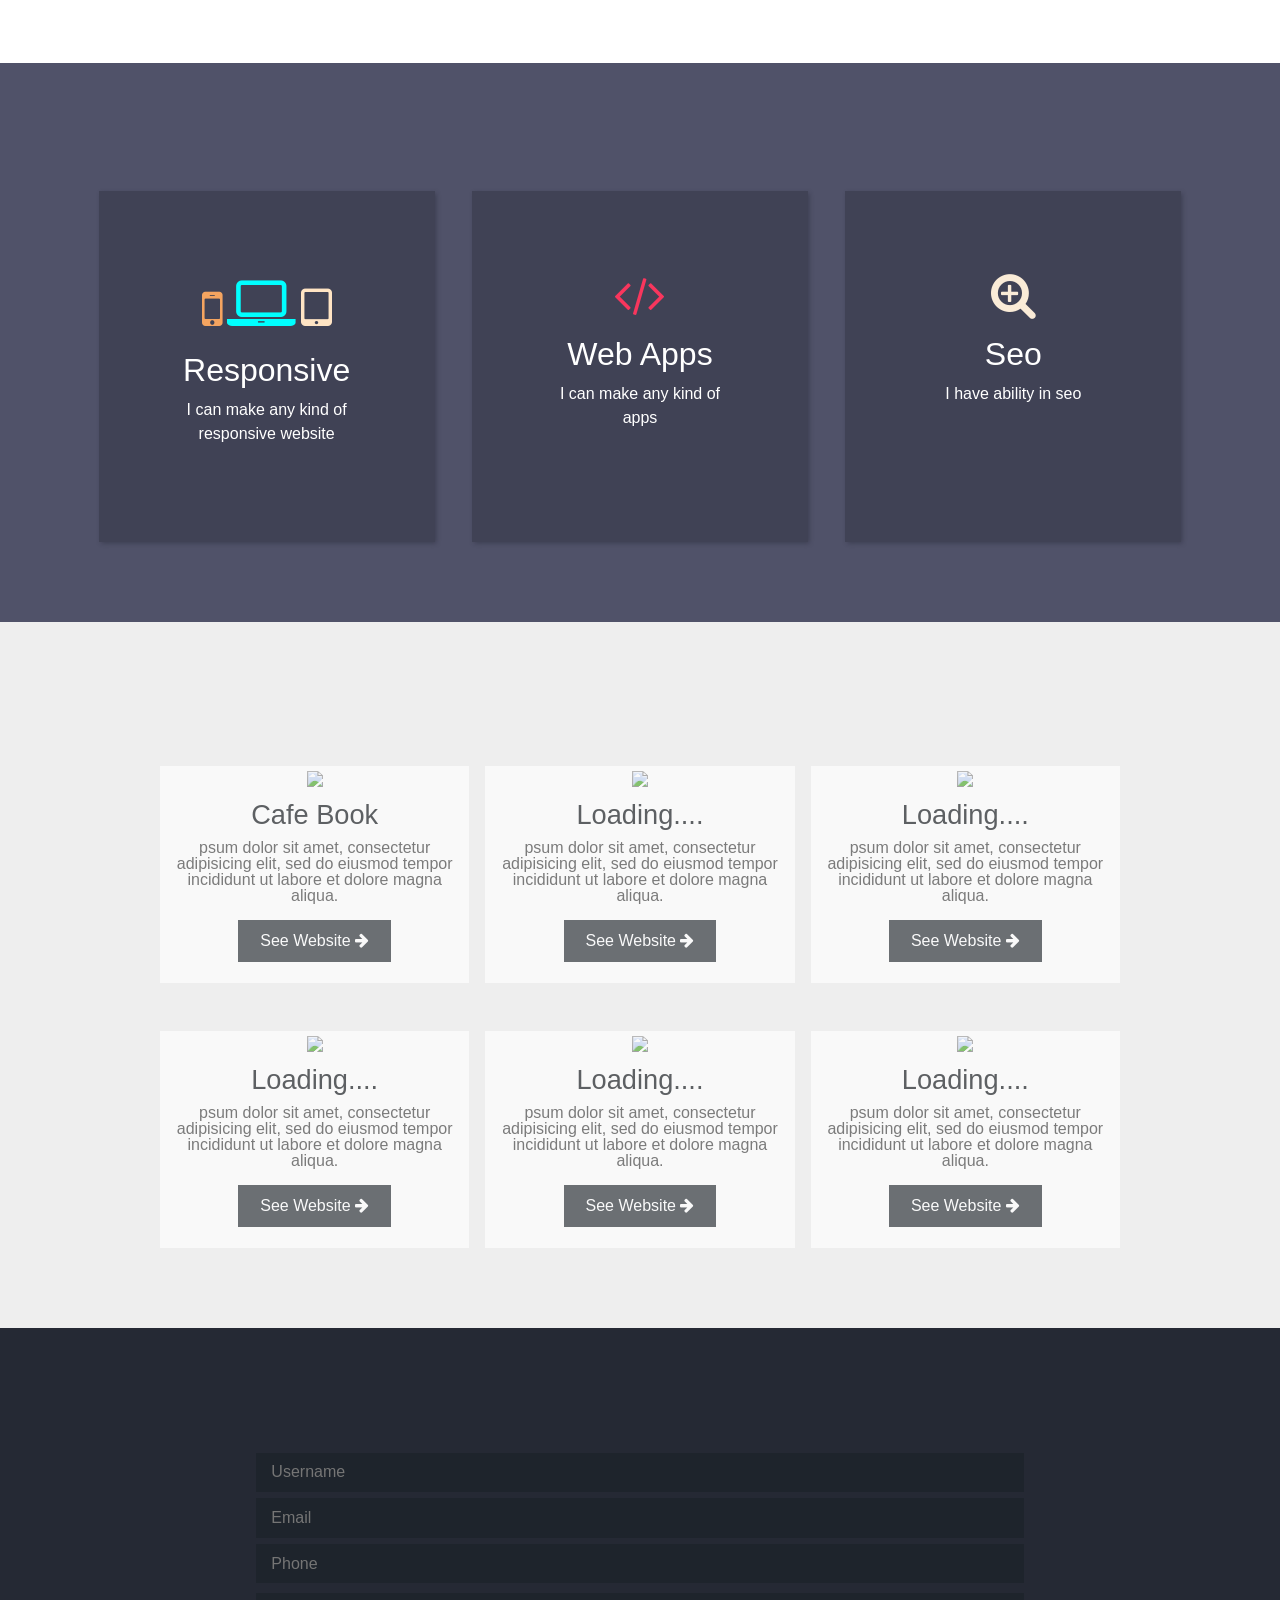
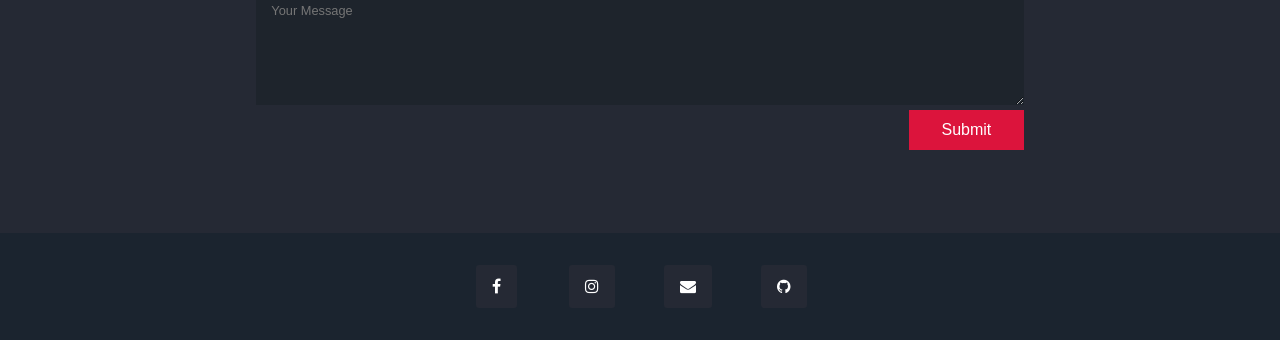
==== commit c1c16700: "Update index.html" ====
--- a/index.html
+++ b/index.html
@@ -10,6 +10,7 @@
         <link rel="stylesheet" href="https://cdnjs.cloudflare.com/ajax/libs/font-awesome/4.7.0/css/font-awesome.min.css">
         <link rel="stylesheet" href="https://stackpath.bootstrapcdn.com/bootstrap/4.3.1/css/bootstrap.min.css" integrity="sha384-ggOyR0iXCbMQv3Xipma34MD+dH/1fQ784/j6cY/iJTQUOhcWr7x9JvoRxT2MZw1T" crossorigin="anonymous">
         <link rel="stylesheet" type="text/css" href="main.css"/>
+        <link rel="stylesheet" type="text/css" href="portfolio.css"/>
         <link href="https://fonts.googleapis.com/css2?family=Lora&display=swap" rel="stylesheet">
     </head>
     
--- a/portfolio.css
+++ b/portfolio.css
@@ -0,0 +1,742 @@
+* {
+    margin: 0;
+    padding: 0;
+}
+   
+:root {
+   --color-one: crimson;
+}
+
+/* Utilities */
+.title {
+    padding: 3rem 0;
+    text-align: center;
+}
+.title h2 {
+    color: #4b4b4b;
+    font-size: 2.3rem;
+}
+.title .fa {
+    font-weight: 600;
+    font-size: 2rem;
+    color: var(--color-one);
+}
+
+
+body {
+    font-family: 'Open Sans', sans-serif;
+
+}
+
+#top-header {
+    background: #363636;
+    display: flex;
+    padding: .5rem 1rem ;
+    width: 100%;    
+}
+#top-header div:nth-child(1) {
+    flex: .9;
+}
+
+#top-header a {
+    text-decoration: none;
+}
+
+#logo-wrapper {
+    padding-left: 5rem;
+}
+#logo {
+    font-size: 1.5rem;
+    margin-top: .3rem;
+    float: left;
+    margin-left: 1rem;
+    color: #eee;
+    font-weight: bold;
+}
+#bar {
+    display: none;
+}
+.list {
+    display: flex;
+    list-style: none;
+    margin: .5rem 0 0 0 ;
+}
+
+.list li {
+    margin: 0 2.5rem;
+}
+.list li:last-child {
+    background: crimson;
+    padding: .2rem 1rem;
+    margin-bottom: .2rem;;
+}
+.list a {
+    color: #fff;
+    transition:.6s;
+    font-weight: 400;
+}
+.list  .active , .list a:hover{
+    color: #b4b4b4;
+}
+.list a {
+    font-size: 1.1rem;
+}
+.my-banner {
+    background: url("https://i.ibb.co/NspLkfJ/img5.jpg");
+    background-size: cover;
+    float: left;;
+    background-position: center;
+    width: 100%;
+}
+.mybg-dark {
+    padding-top: 3rem;
+    display: flex;
+    flex-direction: column;
+    text-align: center;
+    align-content: center;
+    justify-content: center;
+    align-items: center;
+    background: rgba(0,0,0, 0.8);
+    height: 93vh;
+}
+.my-banner h2 {
+    margin-top: 3rem;
+    font-size: 3.1rem;
+    color: #fff;
+    margin-bottom: 0;
+}
+.my-banner h4 {
+    font-weight: 100;
+    color: #fff;
+    font-size: 2.2rem;
+}
+
+.my-banner a{
+    padding: .5rem 2rem;
+    text-decoration: none;
+    text-shadow: none;
+    transition: 1s;
+    background: transparent;
+    color: #fff;
+    font-size: 1rem;
+    border-radius: .2rem;
+    background: none;
+}
+.my-banner a:hover {
+    background: var(--color-one);
+}
+
+
+
+/* --------- End Home ---------*/
+
+/* --------- Start About ---------*/
+ #about {
+    display: flex;
+}
+#about-wrapper {
+    background: #fff;
+    float: left;
+    width: 100%;
+}
+#about-wrapper .title {
+    margin-bottom:1rem;
+}
+#about-wrapper .title h2,
+#contact .title h2{
+    position: absolute;
+    left: -100%;
+    transition: .5s;
+    
+}
+#about-wrapper .target.visible h2,
+#contact .target.visible h2{
+    left: 44%;
+}
+
+#about {
+    display: flex;
+    margin: 0;
+    margin-top: 1rem;
+    width: 100%;
+    float: left;
+    padding-right: 5rem;
+    padding-bottom: 5rem;
+}
+
+.bio {
+    background: #eee;
+    padding: .5rem;
+    border: 1px solid #e6e6e6;
+    flex: 1;
+    margin-left: 5rem;
+    text-align: center;
+}
+.bio img {
+    width: 100%;
+}
+.bio h3 {
+    margin: .6rem 0;
+}
+.bio p {
+    color: #4b4b4b;
+    font-size: 1.1rem;
+    margin: 0;
+}
+.bio a {
+    display: block;
+    margin: 1rem auto;
+    width: 80%;
+    padding: .4rem;
+    color: #fff;
+    background: crimson;
+    text-decoration: none;
+}
+
+.skill {
+    margin-left: 3rem;
+    flex: 2;
+}
+.my-skill {
+    margin: 1rem 0;
+    display: flex;
+    flex-direction: column;
+}
+.my-skill:nth-child(1) {
+    margin-top:.1rem;
+}
+.my-skill > div {
+    width: 100%;
+}
+.skill-title {
+    text-transform: uppercase;
+    color: #676767;
+    font-weight: bold;
+    font-size: .9rem;
+}
+.skill-title .skill-percentage {
+    float: right;
+}
+.progress {
+    background: #eee;
+    margin: .5rem 0; 
+    width: 100%;
+    border-radius: 0;
+}
+
+.progress-bar {
+    background: #626262;
+    padding: .4rem 0;
+    width: 0%;
+    transition:3s;
+    border-radius: 0;
+}
+
+.target.visible .html { width: 95%; }
+.target.visible .css { width: 90%; }
+.target.visible .js { width: 60%; }
+.target.visible .jquery { width: 95%; }
+.target.visible .bootstrap { width: 90%; }
+.target.visible .git { width: 60%; }
+.target.visible .scss { width: 60%; }
+
+/* ----------------End About Section---------------- */
+
+
+/* ----------------Start Can Do Section---------------- */
+#ability {
+    padding: 0 5rem;
+    float: left;
+    width: 100%;
+    background: #505269;
+    color: #fff;
+}
+#ability .title {
+    padding-bottom: 5rem;;
+}
+#ability .title h2 {
+    color: #fff;
+    left: -50%;
+    position: absolute;
+    transition: .3s;
+}
+#ability .target.visible h2 {
+    left: 43%;
+}
+.abilities {
+    display: flex;
+    align-content: center;
+    justify-content: space-around;
+    text-align: center;
+    margin: 0 0 5rem 0 ;
+}
+.canDo {
+    background: #404255;
+    padding: 5rem;
+    width: 30%;
+    box-shadow: .1rem .1rem .3rem rgba(32, 34, 46, 0.41);
+}
+.canDo h2 {
+    font-size: 2rem;
+}
+.canDo .fa {
+    font-size: 3rem;
+    margin-bottom: 1rem;
+}
+.canDo .fa-mobile {color: sandybrown;}
+.canDo .fa-tablet {color: bisque;font-size:3rem;}
+.canDo .fa-laptop {color: aqua;font-size: 4rem;}
+.canDo .fa-code {color: #f8365d;}
+
+.canDo .fa-search-plus {color: antiquewhite;}
+/* ----------------End Can Do Section---------------- */
+
+/* ----------------Start Project----------------*/
+#project {
+    padding: 3rem 4rem 5rem 4rem ;
+    width: 100%;
+    float: left;
+    background:#eee;
+}
+#project .title {
+    padding: 0;
+}
+#project .title h2 {
+    position: absolute;
+    left: -100%;
+    transition: .5s;
+}
+#project  .underline {
+    width: 160px;
+}
+#project .target.visible h2{
+    left: 44%;
+}
+.box-panel {
+    display: grid;
+    margin-top: 6rem;
+    grid-template-columns: 1fr 1fr 1fr;
+    grid-gap: 3rem 1rem;
+    padding: 0 6rem;
+}
+.box {
+    opacity: .7;
+    overflow: hidden;
+    background: #fff;
+    text-align: center;
+    display: flex;
+    flex-direction: column;
+    padding-bottom: .7rem;
+}
+#project .target.visible {
+    opacity: 1;
+    transition: .5s;
+}
+.box-image {
+    flex: 1;
+}
+.box-article {
+    flex: 1;
+}
+.box img {
+    width: 100%;
+}
+.box-article {
+    padding: .6rem 1rem;
+}
+.box-article h1 {
+    font-size: 1.7rem;
+}
+.box-article p {
+    color: #4b4b4b;
+    font-size:1rem;
+    line-height:1rem;
+}
+.box-article .btn {
+    border-radius: 0;
+    padding: .5rem 1.3rem;;
+}
+/*--------------------End Project--------------------*/
+
+
+/*--------------------Start Contact--------------------*/
+
+#contact {
+    background: #252934;
+    float: left;
+    width: 100%;
+}
+#contact .title h2 {
+    color:#fff;
+}
+#contact .underline {
+    width: 140px;
+    background: #fff;
+}
+#contact .title .fa-phone {
+    color: #fff;
+}
+
+.touch {
+    display: flex;
+    margin: auto;
+    flex-direction: column;
+    align-content: center;
+    text-align: center;
+    margin: 2% 20%;
+}
+
+
+.the-row {
+    flex:1;
+    display: block;
+    width: 100%;
+    margin: auto;
+}
+.input-control {
+    background: #1E242C;
+    width: 100%;
+    margin: auto;
+    overflow: hidden;
+    padding: 1% 2%;
+    margin: .2rem 0;
+    color: #eee;
+    z-index: auto;
+    border: none;
+    outline-width: 1px;
+    outline-color: #434a5f;
+}
+.the-row:nth-child(3) {
+    margin-bottom: .2rem;
+}
+textarea {
+    color: #eee;
+    background: #1E242C;
+    font-size: 1.4rem;
+    border: none;
+    margin-top: .2rem;
+    float: left;
+    width: 100%;
+    padding: 1% 2%;
+    height: 7rem;
+    font-size:.8rem;
+    outline-color: #434a5f;
+}
+
+input[type='submit'] {
+    cursor: pointer;
+    float: right;
+    text-decoration: none;
+    width: 15%;
+    margin-left: 42rem;
+    margin-top: .3rem;
+    transition: .8s;
+    background: var(--color-one);
+    color: #fff;
+    padding: .5rem 0;
+}
+/* ----------- End Contact ----------- */
+#the-footer {
+    margin-top: 5rem;
+    background: #1B242F;
+    padding: 2rem 0;
+    width: 100%;
+}
+.footer-wrapper {
+    width: 30%;
+    margin: auto;
+    display: grid;
+    grid-template-columns: 1fr 1fr 1fr 1fr;
+}
+.footer-wrapper div {
+    margin: auto;
+    padding: .6rem 1rem;
+    background: #252934;
+    cursor: pointer;
+    border-radius: .2rem;
+    transition: .6s;
+    color: #fff;
+}
+.footer-wrapper div:hover {
+    border: none;
+}
+.footer-wrapper div a .fa {
+    color: #fff;;
+}
+
+.footer-wrapper div:nth-child(1):hover {
+    background-color: dodgerblue;
+    color: #fff;
+}
+
+.footer-wrapper div:nth-child(1):hover a {
+    color: #fff;
+}
+.footer-wrapper div:nth-child(2):hover {
+    background-color: orangered;
+    color: #fff;
+}
+
+.footer-wrapper div:nth-child(3):hover {
+    background-color: #fff;
+    
+}
+
+.footer-wrapper div:nth-child(3):hover .fa {
+    color: #4b4b4b;
+}
+
+.footer-wrapper div:nth-child(4):hover {
+    background-color: #3c3d3e;
+    
+}
+
+.footer-wrapper div:nth-child(4):hover .fa {
+    color: #fff;
+}
+
+
+
+@media only screen and (max-width: 500px) {
+    /* --------Utilities--------   */
+    .title {
+        padding: 2rem;
+        width: 100%;
+    }
+    
+    #top-header {
+        padding: .6rem 1rem;;
+        display: block;
+        float: left;
+        
+    }
+    #logo-wrapper {
+        padding: 0;
+    }
+    #logo {
+        margin: 0;
+        color: cornsilk;
+        margin-top: .1rem;
+    }
+    #thebar {
+        display: block;
+        float: right;
+        margin:0;
+        margin-top: .4rem;
+    }
+    .bar1,.bar2,.bar3 {
+        background: #f5f5f5;
+        height: 3px;
+        margin: 5px;
+        width: 33px;
+        transition: 0.3s;
+    }
+
+    .change .bar1 {
+        -webkit-transform: rotate(-45deg) translate(-9px, 6px);
+        transform: rotate(-45deg) translate(-4px, 8px);
+    }
+    .change .bar2 {
+        opacity: 0;
+    }
+    .change .bar3 {
+        -webkit-transform: rotate(45deg) translate(-8px, -8px);
+        transform: rotate(45deg) translate(-3px, -8px);
+    }
+    
+    nav {
+        transition: .3s;
+        position: absolute;
+        top:9.1%;
+        width: 100%;
+        margin: 0;
+        padding: 0;
+        left: 0%;
+        right: 0%;
+        text-align: center;
+        background: #fff;
+        overflow: hidden;
+        height: 0%;
+    }
+    .list {
+        justify-content: center;
+        display: flex;
+        flex-direction: column;
+        width: 100%;
+        margin: 0;
+        padding: 1rem 0;
+        
+    }
+    .list li {
+        margin: .5rem 0;
+    }
+    .list li:last-child {
+        background: none;
+    }
+    .list a {
+        color: #4b4b4b;
+    }
+    .menuBar {
+        height: 15rem;
+        display: flex;
+    }
+    /* --------------End Header--------------   */
+    
+    /* --------------Start Banner--------------   */
+    .my-banner {
+        height: 80vh;
+    }
+    .mybg-dark {
+        height: 80vh;
+        padding: 0;
+        text-align: start;
+        justify-content: center;
+    }
+    .my-banner h2 {
+        font-size: 2.2rem;
+    }
+    .my-banner h4 {
+        margin: .4rem 0;
+        font-size: 1.6rem;
+    }
+    .my-banner a {
+        font-size: 1rem;
+        padding: .5rem 1rem;
+    }
+    /* ------ End Banner -------*/
+    
+    /* ------ Start About ------*/
+    #about {
+        flex-direction: column;
+        padding: 0 2.5rem 2rem 2.5rem;
+    }
+    
+    #about-wrapper .target.visible h2 {
+        left: 33%;
+    }
+    
+    .bio {
+        background: none;
+        margin: 0;
+        padding-bottom: .2rem;;;
+        margin-bottom: 2rem;
+        border: none;
+        
+    }
+    .bio img {
+        height: 200px;
+        width: 200px;
+        border-radius: 100px;
+        margin-bottom: .5rem;
+    }
+    .bio h3 {
+        margin: .5rem 0;
+    }
+    .bio a {
+        margin: .5rem auto;
+    }
+    .bio p {
+        font-size: 1rem;
+    }
+    .skill {
+        margin: 0;
+    }
+    .my-skill {
+        margin: .6rem 0;;
+    }
+    /* -----End About------*/
+    
+    
+    /* -----Start Abilities------*/
+    #ability {
+        padding:0;
+    }
+    #ability .target.visible h2 {
+        left: 25%;
+    }
+    
+    .abilities {
+        flex-direction: column;
+        margin-bottom: 2rem;
+    }
+    
+    
+    .canDo {
+        width: 100%;
+        margin: 5% auto;
+        padding: 2rem 1rem;
+    }
+    .canDo h2 {
+        font-size: 1.8rem;
+        color: #eee;
+    }
+    .canDo p {
+        font-size: 1.2rem;
+        color: #dededc;
+    }
+    /* -----End Abilities------*/
+    
+    /* -----Start Project------*/
+    #project {
+        padding: 2rem 2rem 3rem 2rem;;
+    }
+    
+    #project .target.visible h2{
+        left: 30%;
+    }
+    .box-panel {
+        margin-top:  4rem;;
+        padding: 0;
+        grid-template-columns: 1fr;
+    }
+    /* -----End Project------*/
+    
+    /* -----Start Contact------*/
+    #contact {
+        padding: 0;
+        margin: 0;p
+    }
+    #contact .target.visible h2 {
+        left: 25.5%;
+    }
+    .touch {
+        margin: 10% 5% 0% 5%;
+    }
+    textarea {
+        font-size: 1rem;
+    }
+    .input-control {
+        padding: .7rem .5rem;
+        font-size: 1rem;
+    }
+    input[type='submit'] {
+        padding: .5rem 1rem;
+        margin: .5rem 0;
+        width: 100%;
+    }
+    #the-footer {
+        margin-top: 2rem;;
+    }
+    .footer-wrapper {
+        width: 70%;
+        grid-column-gap: 0rem;
+    }
+    .footer-wrapper div {
+        border: none;
+    }
+    
+}
+
+
+
+
+
+
+
+
+
+
+
+
+
+
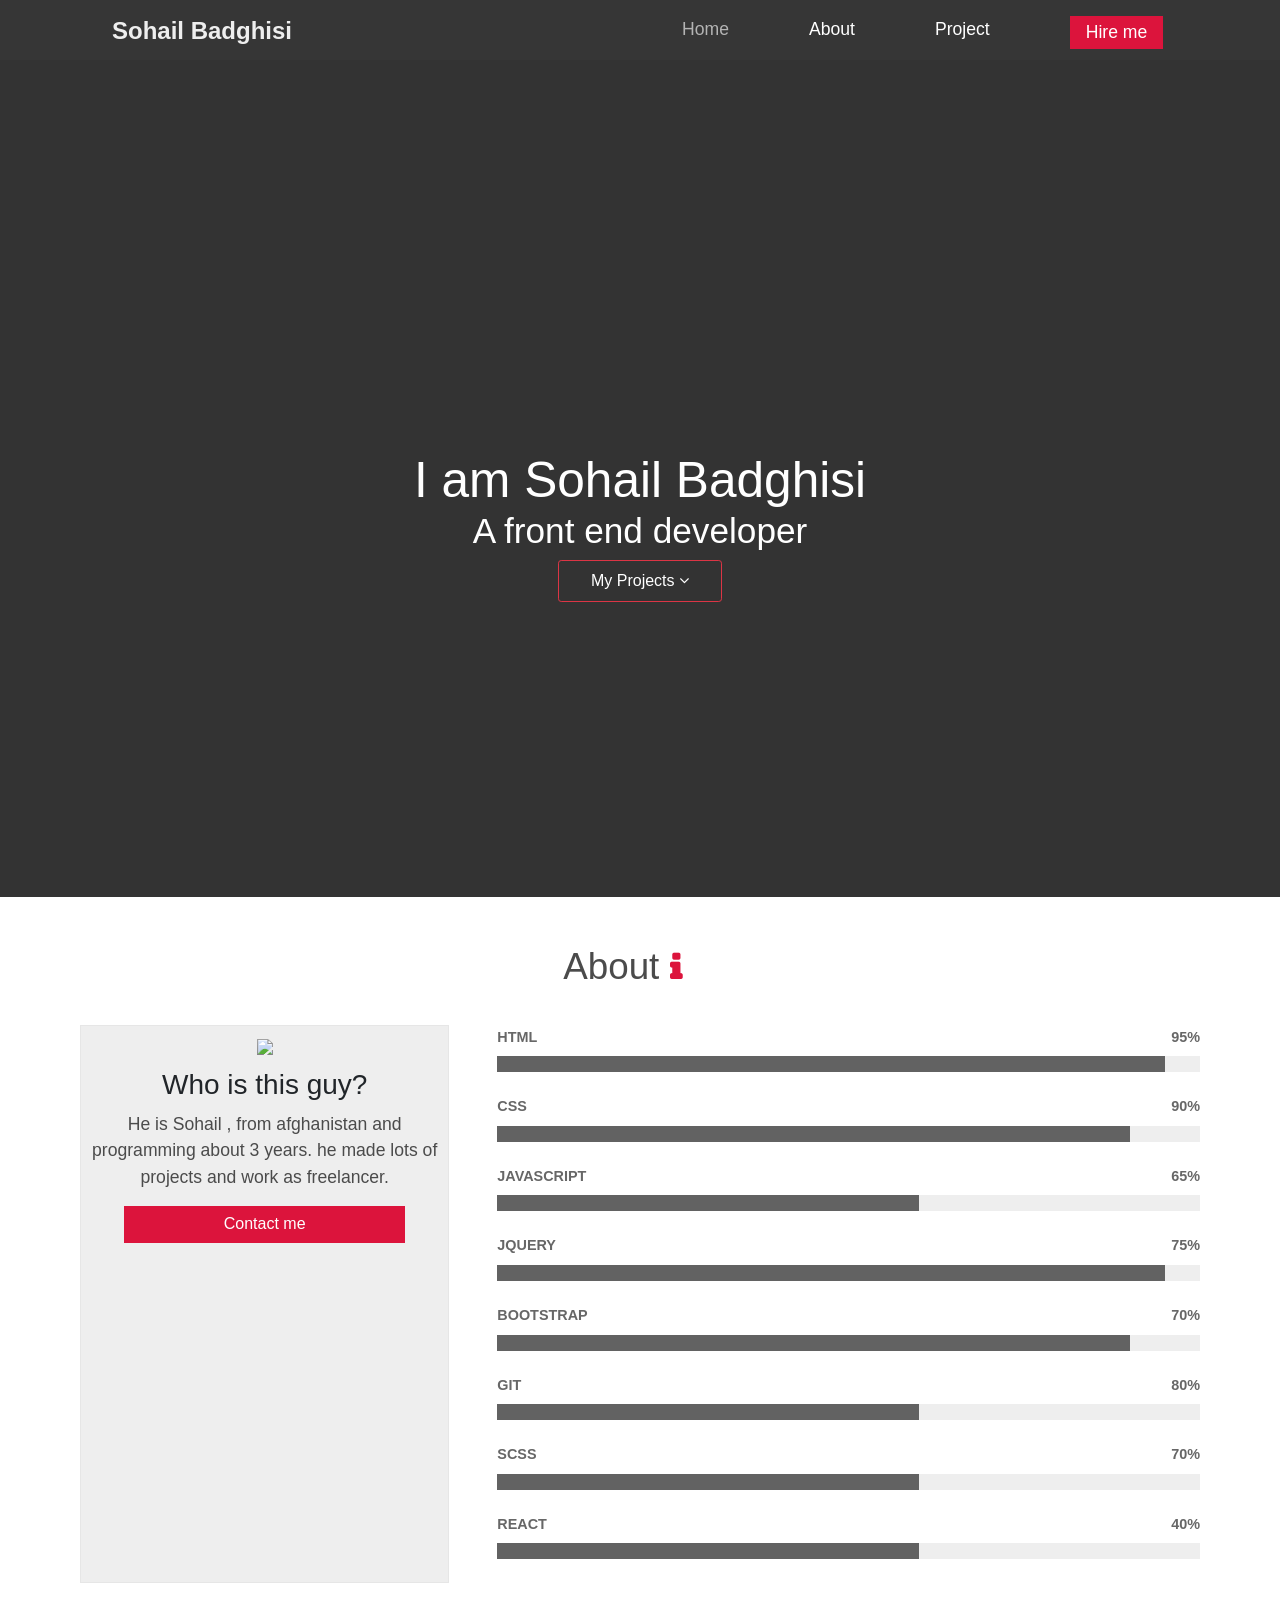
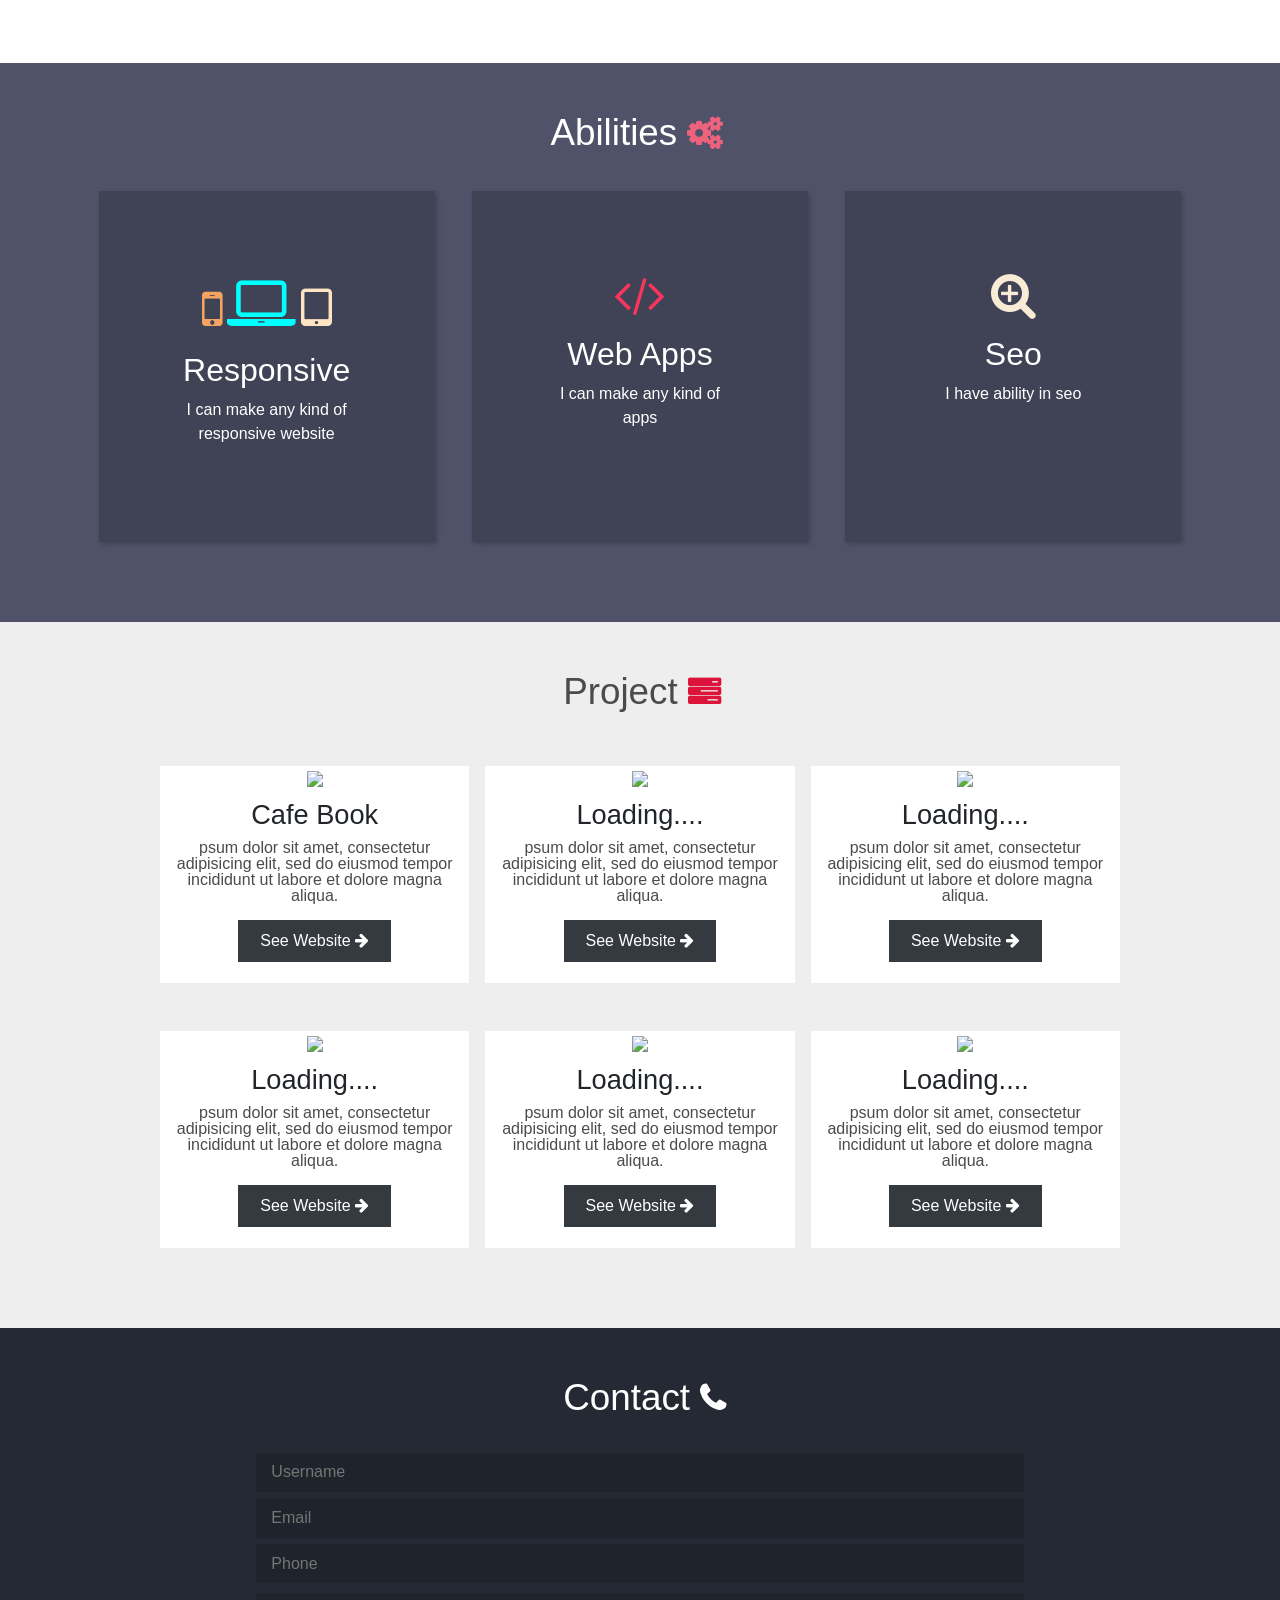
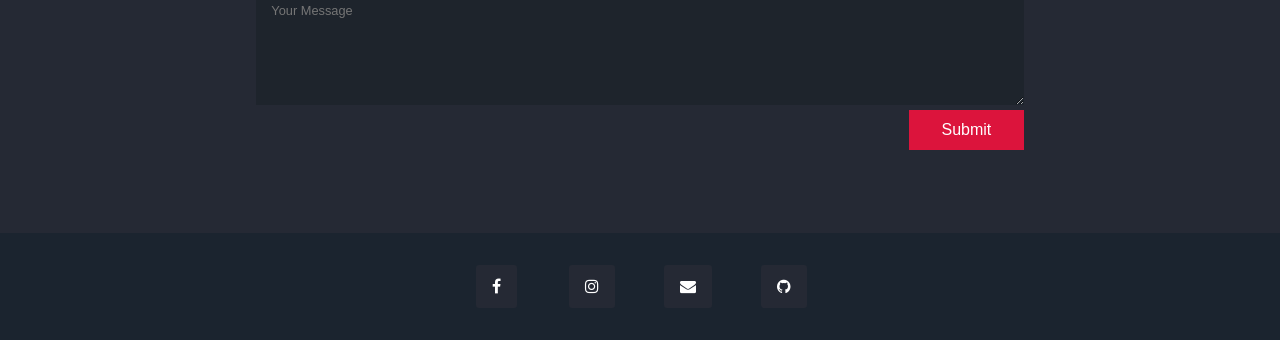
==== commit b52d811c: "Update index.html" ====
--- a/index.html
+++ b/index.html
@@ -391,6 +391,6 @@
         
         
         <script type="text/javascript" src="app.js"> </script>
-        
+          <script type="text/javascript" src="portfolio.js"> </script>
     </body>
 </html>
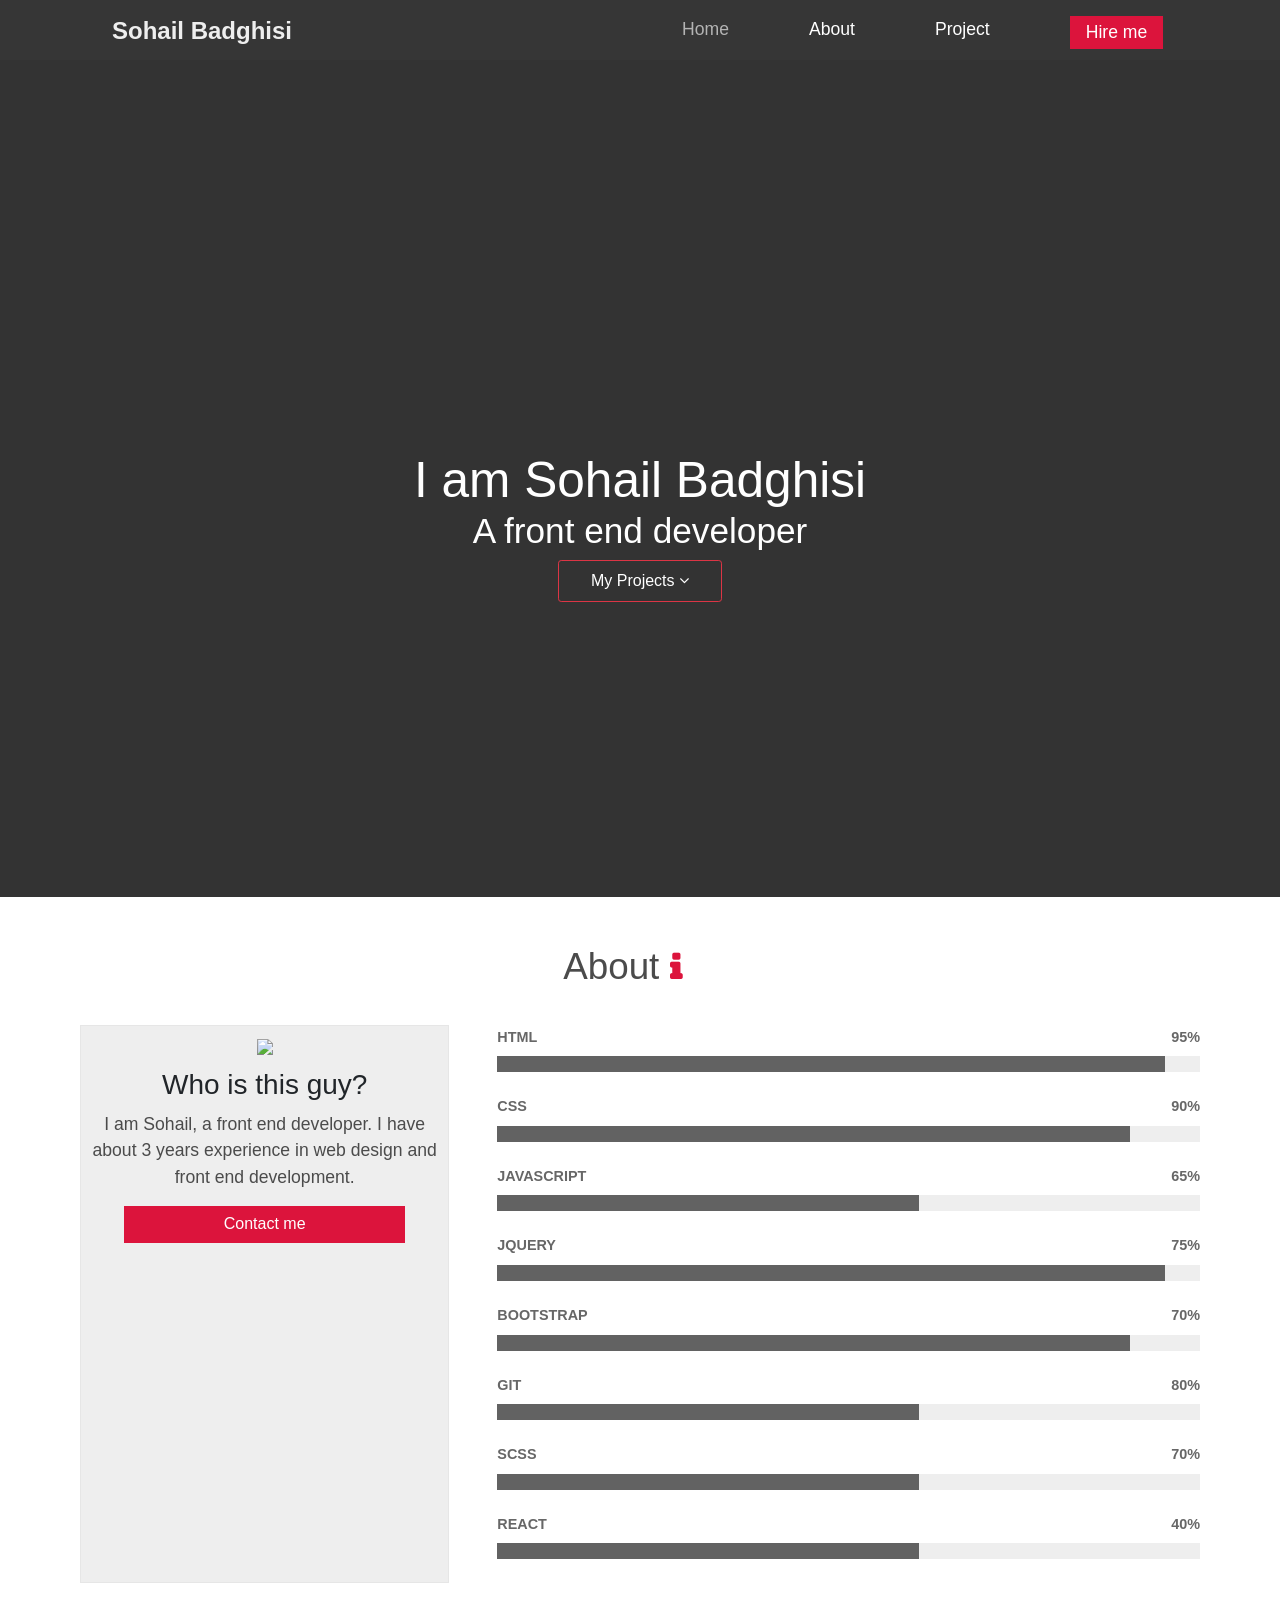
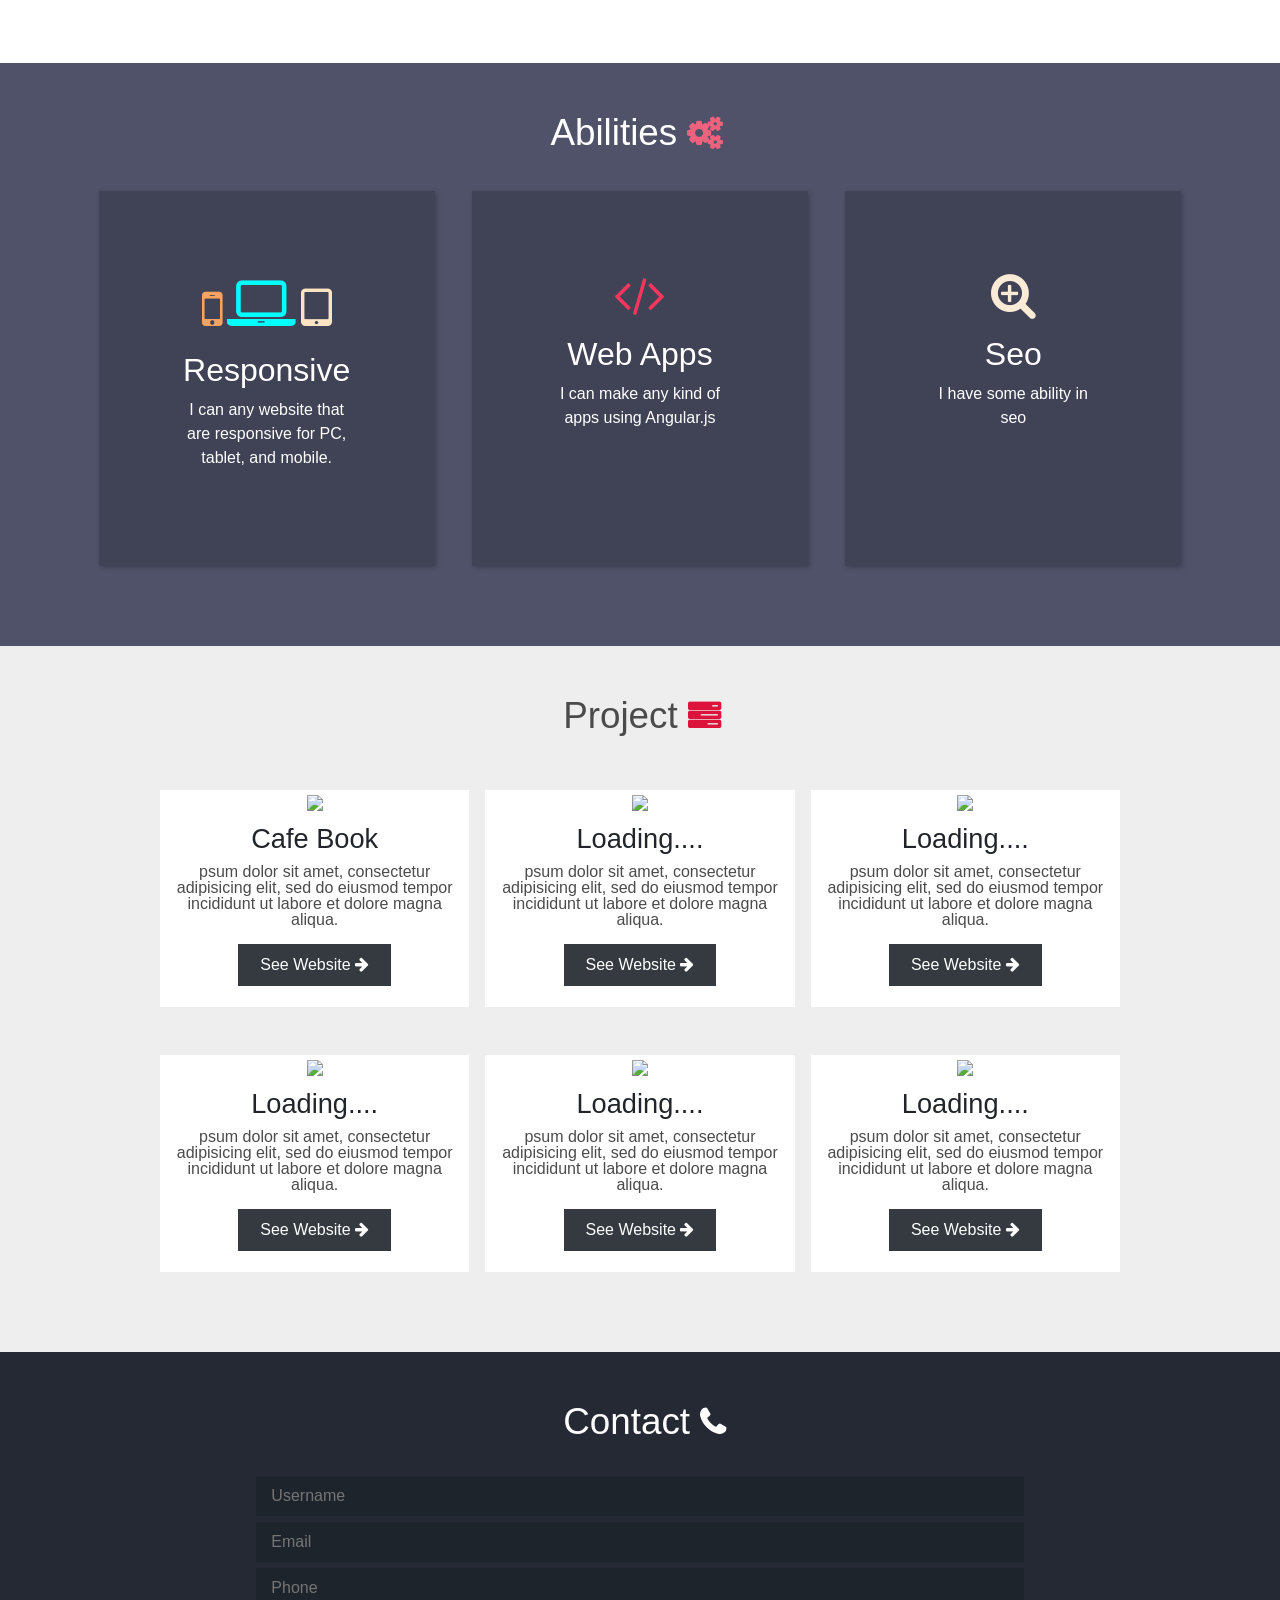
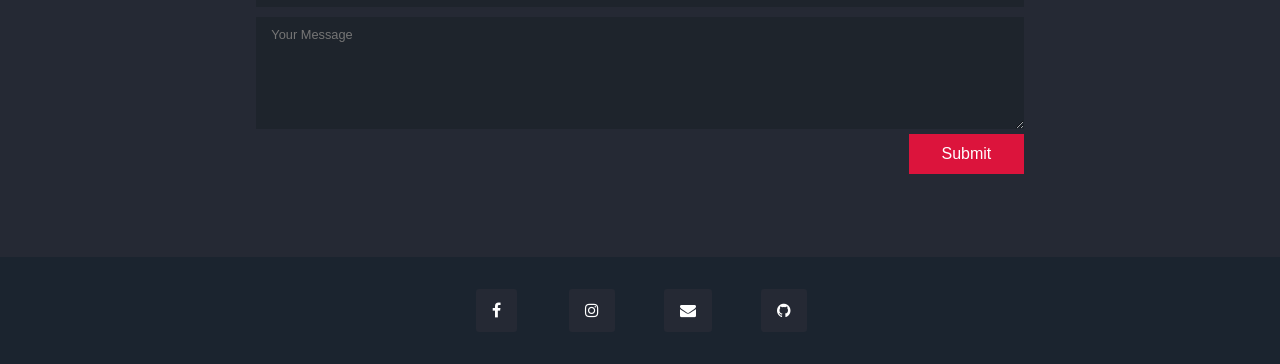
==== commit 8a1a0c74: "Update index.html" ====
--- a/index.html
+++ b/index.html
@@ -65,14 +65,13 @@
             
             <div id="about">
                 <div class="bio">
-                    <img src="photo_2020-02-19_15-13-26.jpg"/>
+                    <img src="https://i.ibb.co/BPVPYJN/photo-2020-02-19-15-13-26.jpg"/>
                     <article>
                         <h3>Who is this guy?</h3>
                         <p>
-                            He is Sohail , from afghanistan
-                            and programming about 3 years.
-                            he made lots of projects and work as 
-                            freelancer.
+                            I am Sohail, a front end developer.
+                            I have about 3 years experience in web design and 
+                            front end development. 
                         </p>
                         <a href='#'>Contact me</a>
                     </article>
@@ -206,7 +205,7 @@
                     <i class="fa fa-tablet"></i>
                     <h2>Responsive</h2>
                     <p>
-                        I can make any kind of responsive website
+                        I can any website that are responsive for PC, tablet, and mobile.
                     </p>
                 </div>
                 <div class="canDo">
@@ -214,14 +213,14 @@
                     <h2>Web Apps</h2>
                     <p>
                         I can make any kind of 
-                        apps
+                        apps using Angular.js
                     </p>
                 </div>
                 <div class="canDo">
                     <i class="fa fa-search-plus"></i>
                     <h2>Seo</h2>
                     <p>
-                        I have ability in seo
+                        I have some ability in seo
                     </p>
                 </div>
             </div>
--- a/portfolio.css
+++ b/portfolio.css
@@ -228,7 +228,7 @@
     background: #626262;
     padding: .4rem 0;
     width: 0%;
-    transition:3s;
+    transition:1s;
     border-radius: 0;
 }
 
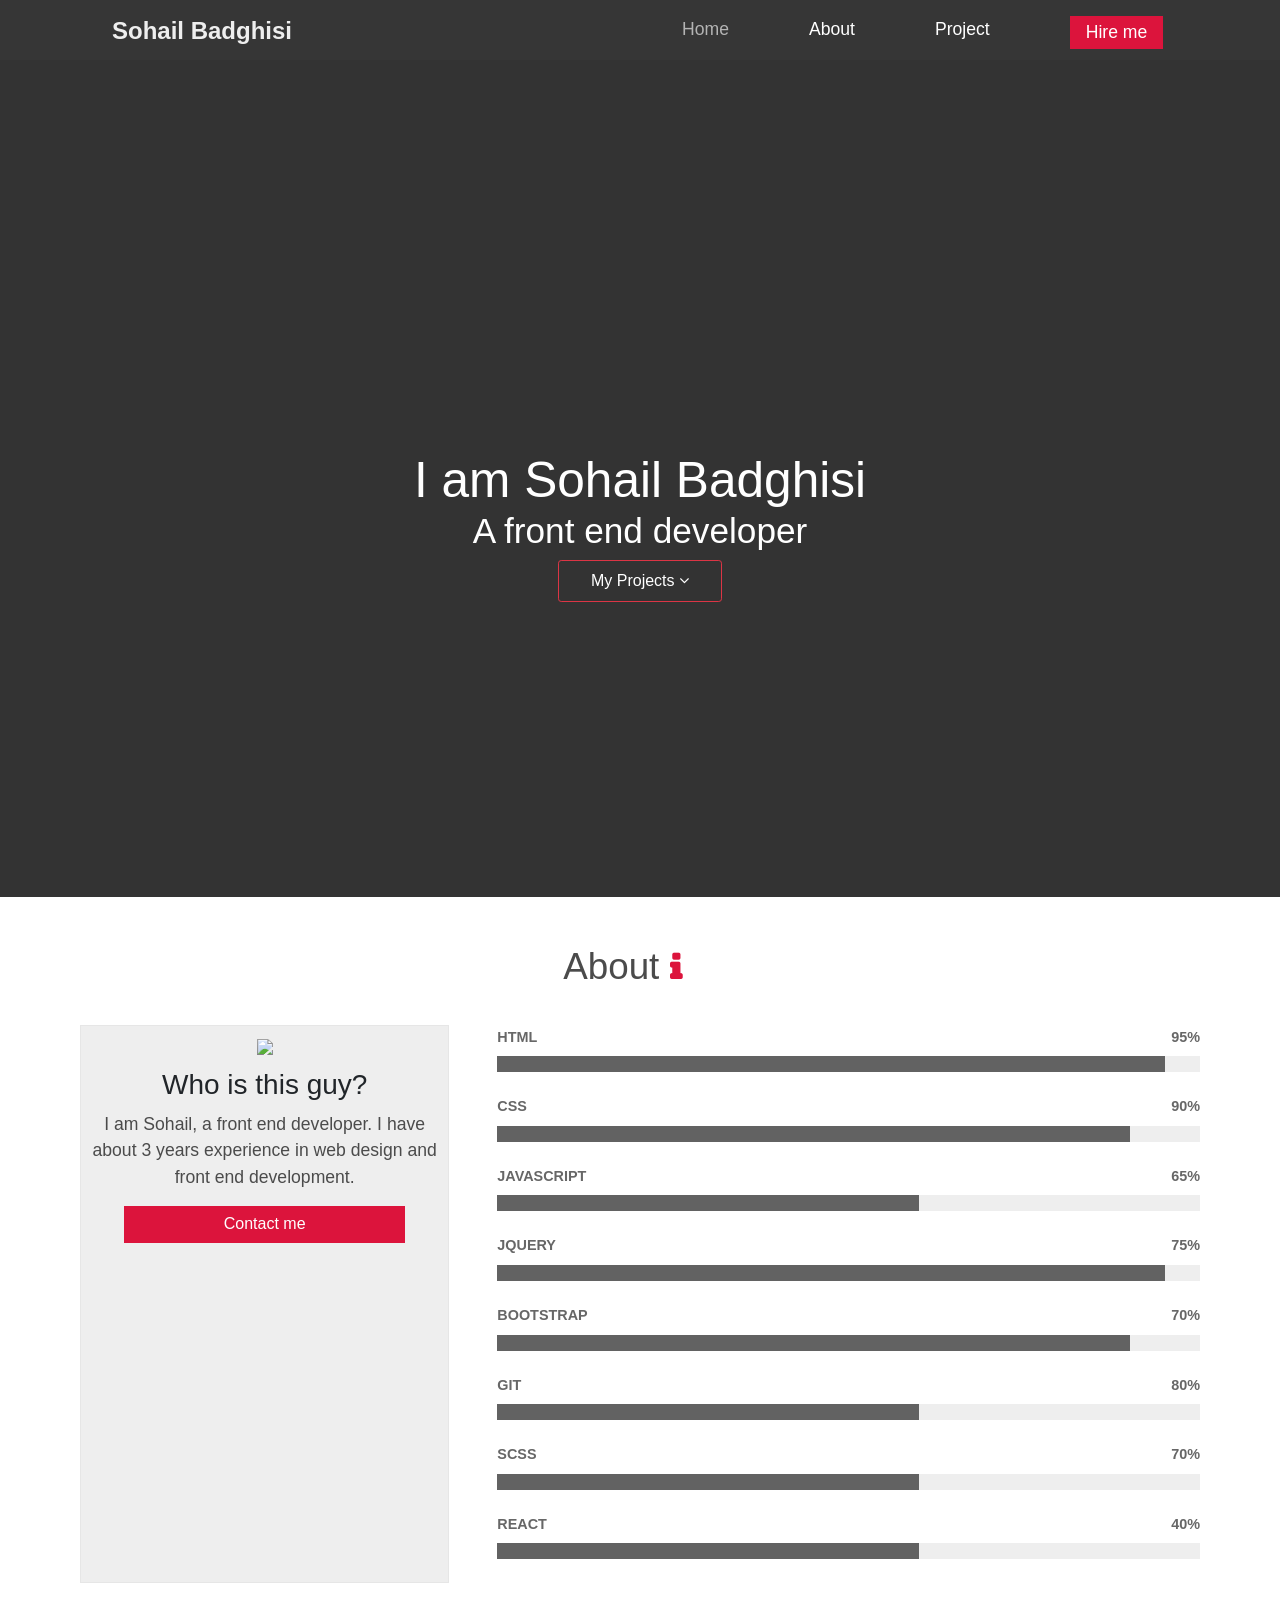
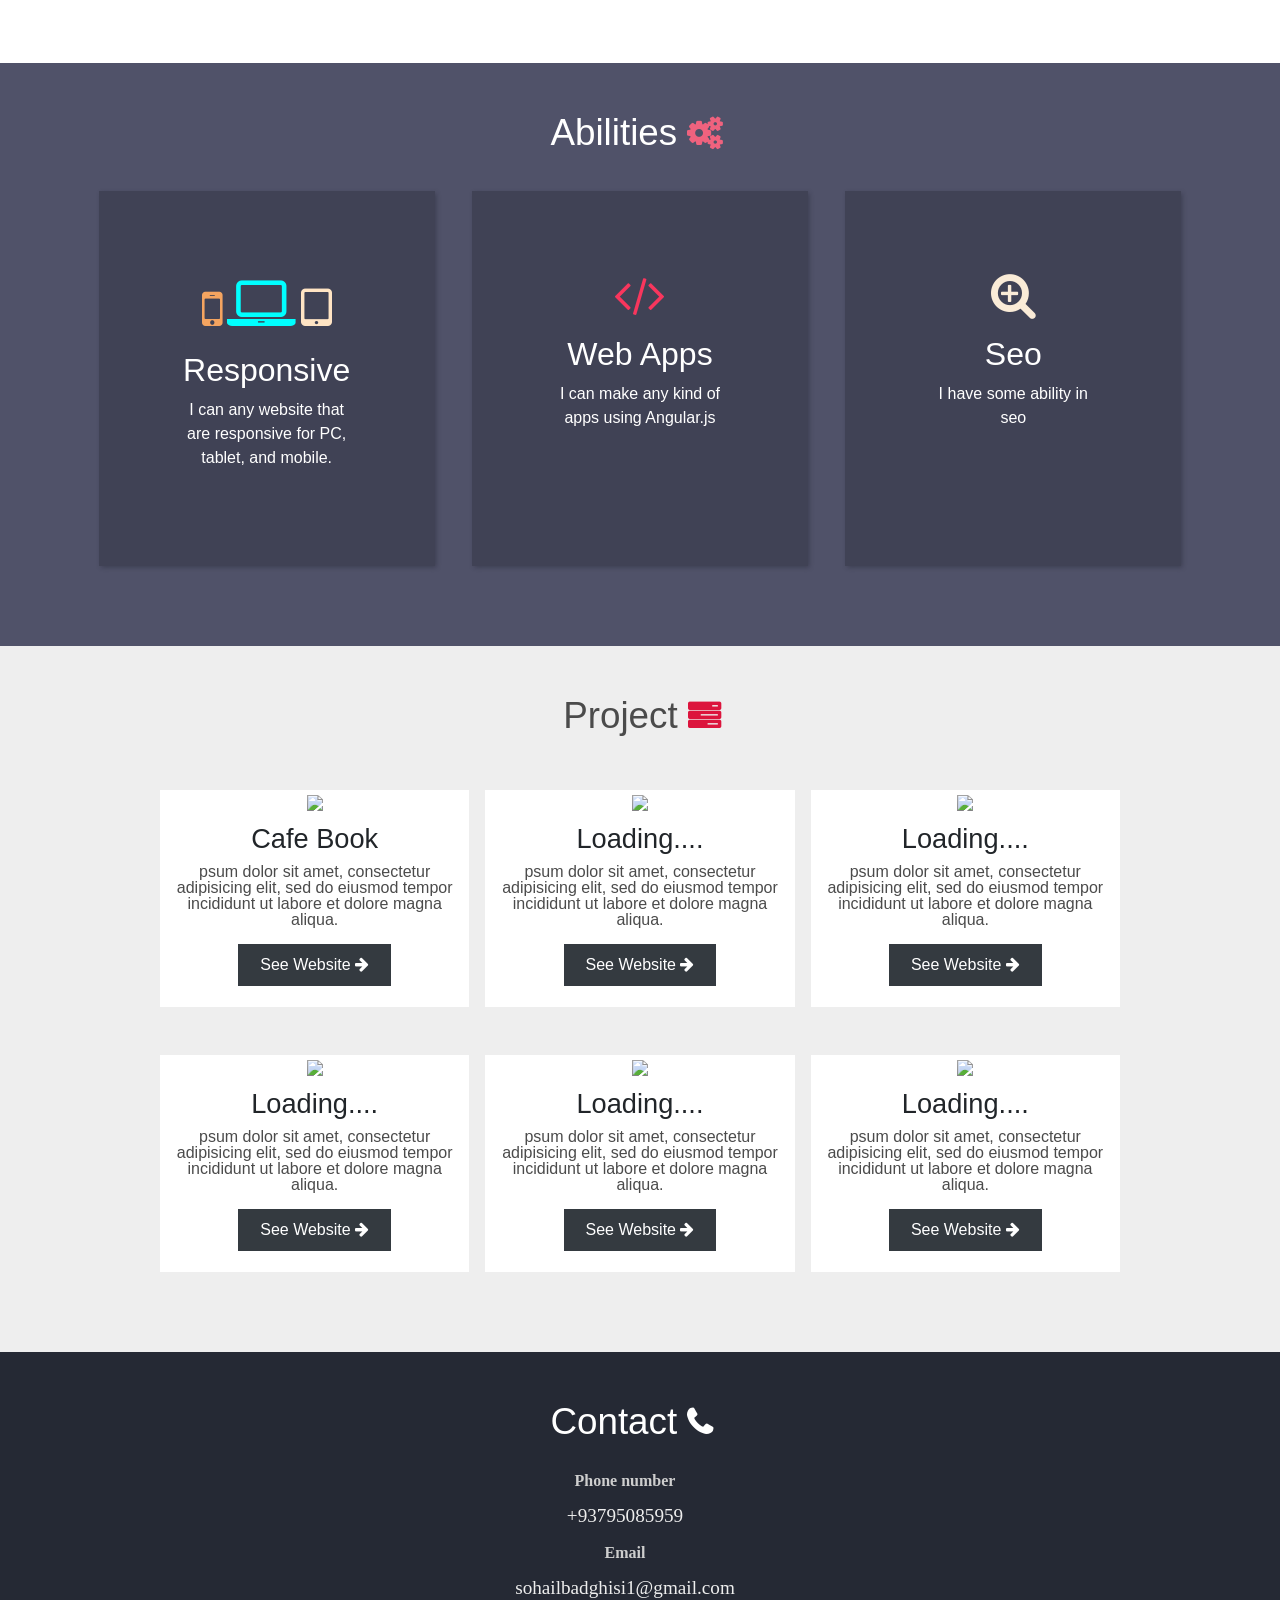
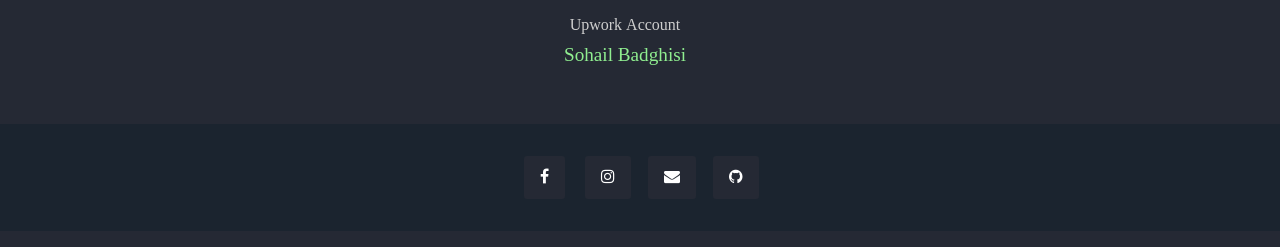
==== commit b3f92093: "Update index.html" ====
--- a/index.html
+++ b/index.html
@@ -9,7 +9,7 @@
         <link href="https://fonts.googleapis.com/css?family=Open+Sans&display=swap" rel="stylesheet">
         <link rel="stylesheet" href="https://cdnjs.cloudflare.com/ajax/libs/font-awesome/4.7.0/css/font-awesome.min.css">
         <link rel="stylesheet" href="https://stackpath.bootstrapcdn.com/bootstrap/4.3.1/css/bootstrap.min.css" integrity="sha384-ggOyR0iXCbMQv3Xipma34MD+dH/1fQ784/j6cY/iJTQUOhcWr7x9JvoRxT2MZw1T" crossorigin="anonymous">
-        <link rel="stylesheet" type="text/css" href="main.css"/>
+    
         <link rel="stylesheet" type="text/css" href="portfolio.css"/>
         <link href="https://fonts.googleapis.com/css2?family=Lora&display=swap" rel="stylesheet">
     </head>
@@ -351,21 +351,14 @@
             </div>
             
             <div class="touch visible ">
-                <div class="the-row">
-                    <input class="input-control" placeholder="Username" type="text">
-                </div>
-                <div class="the-row">
-                    <input class="input-control" placeholder="Email" type="email">
-                </div>
-                <div class="the-row">
-                    <input class="input-control" placeholder="Phone" type="phone">
-                </div>
-                <div class="the-row">
-                    <textarea placeholder="Your Message"></textarea>
-                </div>
-                <div class="the-row">
-                    <input class="input-control" placeholder="Phone" type="submit">
-                </div>
+              <div class='row'>
+                  <b>Phone number</b>
+                  <span>+93795085959</span>
+                  <b><i class='fa fa-email'></i>Email</b>
+                  <span>sohailbadghisi1@gmail.com</span>
+                  <b><i class='fa fa-upwork'>Upwork Account</i></b>
+                  <a href='#'>Sohail Badghisi</a>
+              </div>
             </div>
             
             <footer id="the-footer">
--- a/portfolio.css
+++ b/portfolio.css
@@ -365,6 +365,10 @@
     background: #252934;
     float: left;
     width: 100%;
+    padding-bottom:1rem;
+}
+#contact .target.visible h2 {
+    left:43%;
 }
 #contact .title h2 {
     color:#fff;
@@ -376,65 +380,36 @@
 #contact .title .fa-phone {
     color: #fff;
 }
-
 .touch {
-    display: flex;
+    width:40%;
+    align-content: center;
+    margin: 1rem auto 3rem auto;
+    height:20vh;
+    color: #eee;
+    text-align: center;
+    font-family: lato;
+    font-size: 1.2rem;
+}
+.touch .row {
+    text-align:center;
+    width:100%;
+}
+.row b,.row span {
+    display: block;
+    width:100%;
+    margin:.3rem 0;
+    color: #eee;
+}
+.row b {
+    font-size: 1rem;
+    color: #cecece;
+}
+.row a {
+    text-align: center;
     margin: auto;
-    flex-direction: column;
-    align-content: center;
-    text-align: center;
-    margin: 2% 20%;
-}
-
-
-.the-row {
-    flex:1;
-    display: block;
-    width: 100%;
-    margin: auto;
-}
-.input-control {
-    background: #1E242C;
-    width: 100%;
-    margin: auto;
-    overflow: hidden;
-    padding: 1% 2%;
-    margin: .2rem 0;
-    color: #eee;
-    z-index: auto;
-    border: none;
-    outline-width: 1px;
-    outline-color: #434a5f;
-}
-.the-row:nth-child(3) {
-    margin-bottom: .2rem;
-}
-textarea {
-    color: #eee;
-    background: #1E242C;
-    font-size: 1.4rem;
-    border: none;
-    margin-top: .2rem;
-    float: left;
-    width: 100%;
-    padding: 1% 2%;
-    height: 7rem;
-    font-size:.8rem;
-    outline-color: #434a5f;
-}
-
-input[type='submit'] {
-    cursor: pointer;
-    float: right;
-    text-decoration: none;
-    width: 15%;
-    margin-left: 42rem;
-    margin-top: .3rem;
-    transition: .8s;
-    background: var(--color-one);
-    color: #fff;
-    padding: .5rem 0;
-}
+    color: lightgreen;
+}
+
 /* ----------- End Contact ----------- */
 #the-footer {
     margin-top: 5rem;
@@ -443,7 +418,7 @@
     width: 100%;
 }
 .footer-wrapper {
-    width: 30%;
+    width: 20%;
     margin: auto;
     display: grid;
     grid-template-columns: 1fr 1fr 1fr 1fr;
@@ -694,26 +669,32 @@
     /* -----Start Contact------*/
     #contact {
         padding: 0;
-        margin: 0;p
+        margin: 0;
     }
     #contact .target.visible h2 {
-        left: 25.5%;
+        left: 28%;
+        font-size:2rem;
     }
     .touch {
-        margin: 10% 5% 0% 5%;
-    }
-    textarea {
-        font-size: 1rem;
-    }
-    .input-control {
-        padding: .7rem .5rem;
-        font-size: 1rem;
-    }
-    input[type='submit'] {
-        padding: .5rem 1rem;
-        margin: .5rem 0;
-        width: 100%;
-    }
+        height:20vh;;
+    }
+    .touch .row {
+        float:left;
+        width:100%;
+        height:auto;
+    }
+    .touch .row b {
+        font-size:1rem;
+    }
+    .touch .row span:nth-child(4),
+    .touch .row b:nth-child(3) {
+        color:red;
+        display:none;
+    }
+
+    
+
+
     #the-footer {
         margin-top: 2rem;;
     }
@@ -728,15 +709,3 @@
 }
 
 
-
-
-
-
-
-
-
-
-
-
-
-
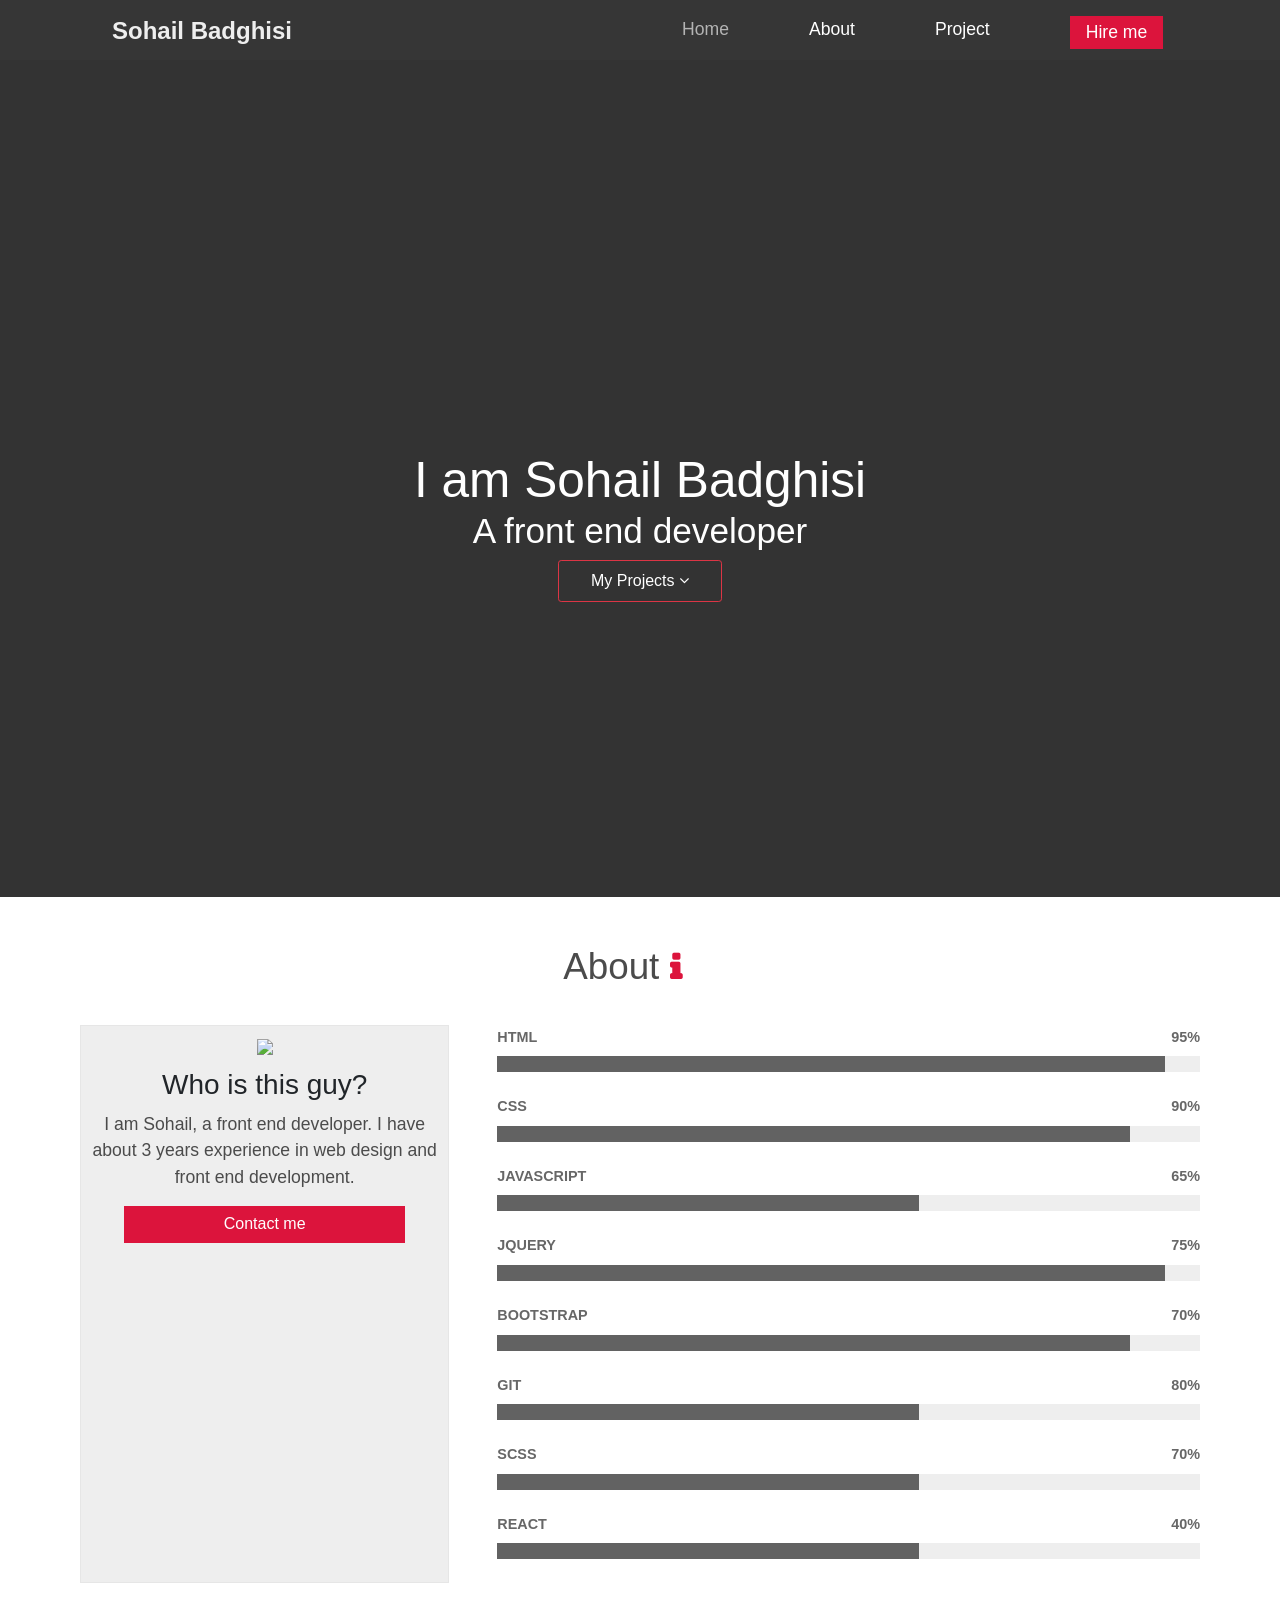
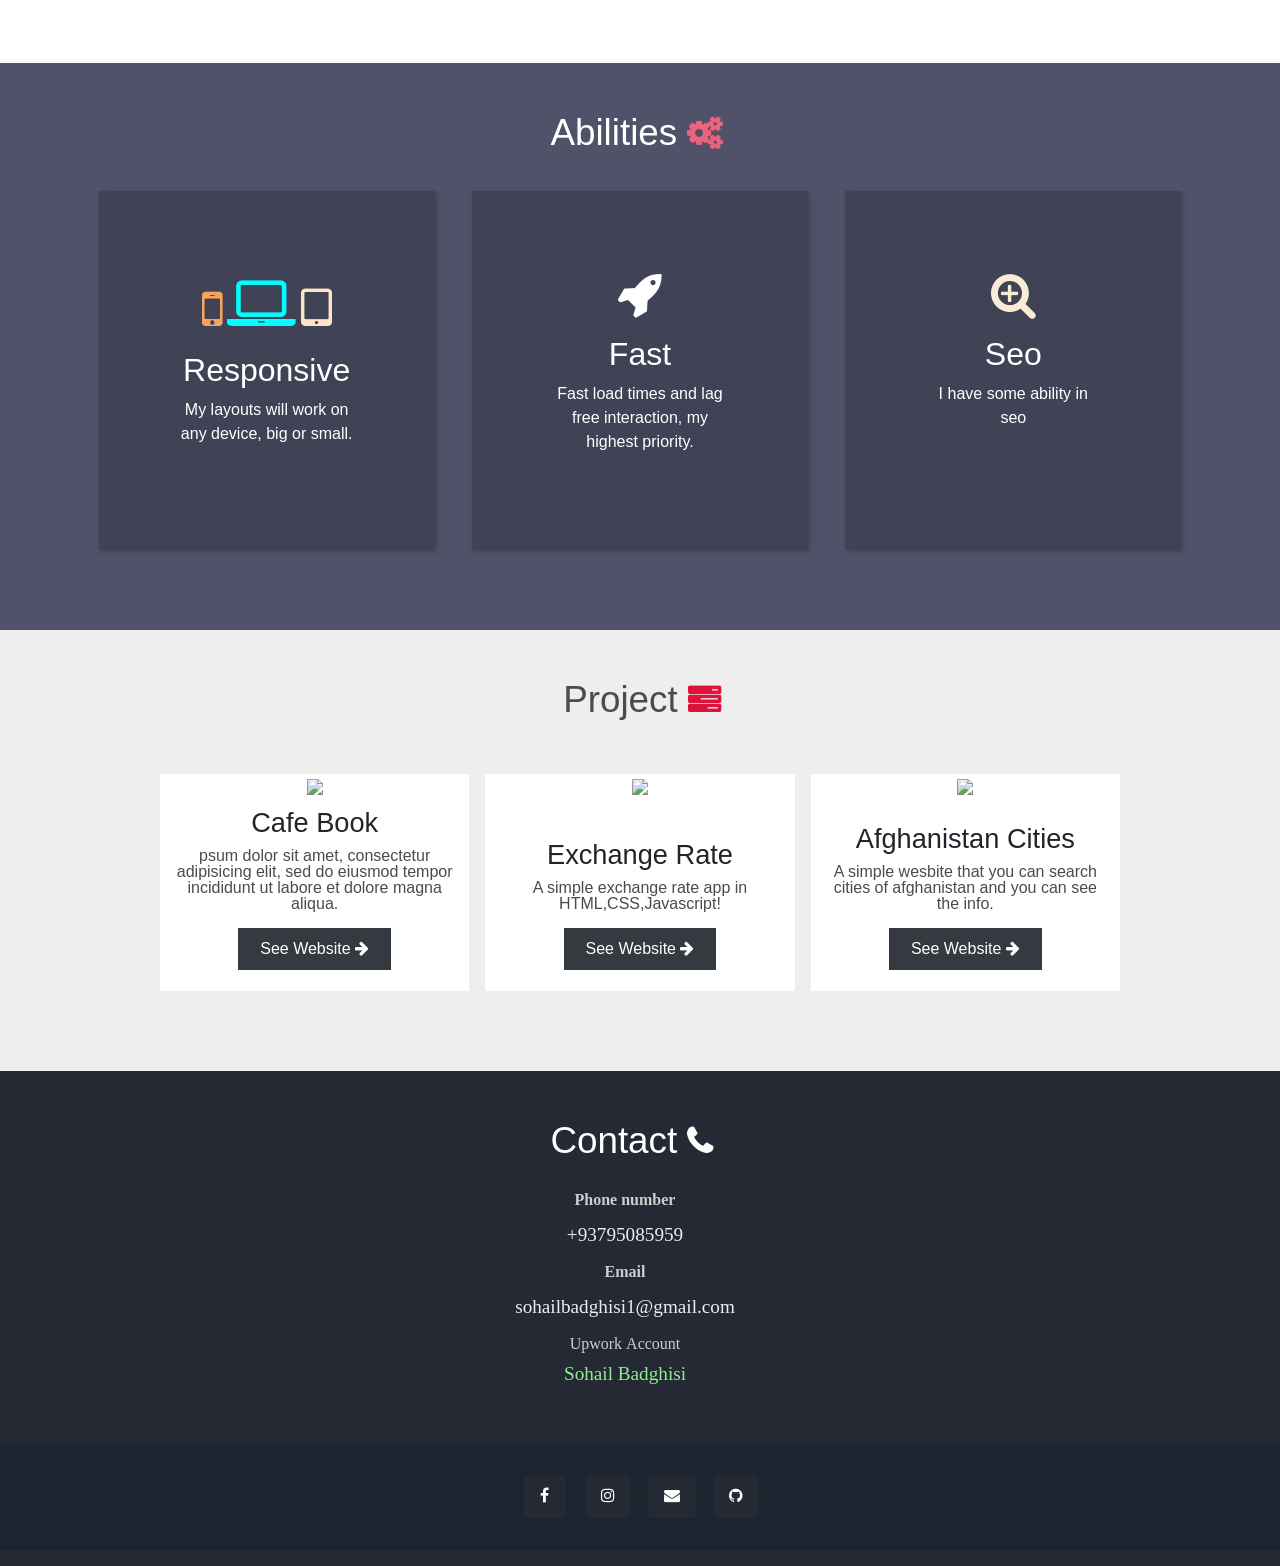
==== commit 08ad41bb: "Update index.html" ====
--- a/index.html
+++ b/index.html
@@ -205,15 +205,15 @@
                     <i class="fa fa-tablet"></i>
                     <h2>Responsive</h2>
                     <p>
-                        I can any website that are responsive for PC, tablet, and mobile.
+                        My layouts will work on any device, big or small.
                     </p>
                 </div>
                 <div class="canDo">
-                    <i class="fa fa-code"></i>
-                    <h2>Web Apps</h2>
+                    <i class="fa fa-rocket"></i>
+                    <h2>Fast</h2>
                     <p>
-                        I can make any kind of 
-                        apps using Angular.js
+                        
+Fast load times and lag free interaction, my highest priority.
                     </p>
                 </div>
                 <div class="canDo">
@@ -257,74 +257,30 @@
                 
                 <div class="target box">
                     <div class="box-image">
-                        <img src="https://i.ibb.co/P4Kc34X/project-wallpaper-1152x768-1.jpg">
+                        <img src="https://i.ibb.co/N1Z5L5T/Capture.png">
                     </div>
                     <div class="box-article">
-                        <h1>Loading....</h1>
+                        <h1>Exchange Rate</h1>
                         <p>
-                        psum dolor sit amet, consectetur adipisicing elit, sed do eiusmod
-                        tempor incididunt ut labore et dolore magna aliqua.
+                        A simple exchange rate app in HTML,CSS,Javascript!
                         </p>
-                        <a href="#" target="_blank" class="btn btn-dark">See Website <i class="fa fa-arrow-right"> </i></a>                    </div>
+                        <a href="https://reverent-wozniak-ce6998.netlify.app/?fbclid=IwAR3y1kCJU0JTctQnEaGs197GUKbhRJv7prEtGJPqmnLzQyt4z13IzzD4Hg4" target="_blank" class="btn btn-dark">See Website <i class="fa fa-arrow-right"> </i></a>                    </div>
                 </div>
                 
                 <div class="target box">
                     <div class="box-image">
-                        <img src="https://i.ibb.co/P4Kc34X/project-wallpaper-1152x768-1.jpg">
+                        <img src="https://i.ibb.co/3YJFrZX/Capture.png">
                     </div>
                     <div class="box-article">
-                        <h1>Loading....</h1>
+                        <h1>Afghanistan Cities</h1>
                         <p>
-                        psum dolor sit amet, consectetur adipisicing elit, sed do eiusmod
-                        tempor incididunt ut labore et dolore magna aliqua.
+                        A simple wesbite that you can search cities of afghanistan
+                        and you can see the info.
                         </p>
-                        <a href="#" target="_blank" class="btn btn-dark">See Website <i class="fa fa-arrow-right"> </i></a>
-                    </div>
-                </div>
-                
-                <div class="target box">
-                    <div class="box-image">
-                        <img src="https://i.ibb.co/P4Kc34X/project-wallpaper-1152x768-1.jpg">
-                    </div>
-                    <div class="box-article">
-                        <h1>Loading....</h1>
-                        <p>
-                        psum dolor sit amet, consectetur adipisicing elit, sed do eiusmod
-                        tempor incididunt ut labore et dolore magna aliqua.
-                        </p>
-                        <a href="#" target="_blank" class="btn btn-dark">See Website <i class="fa fa-arrow-right"> </i></a>
-                    </div>
-                </div>
-                
-                
-                
-                <div class="target box">
-                    <div class="box-image">
-                        <img src="https://i.ibb.co/P4Kc34X/project-wallpaper-1152x768-1.jpg">
-                    </div>
-                    <div class="box-article">
-                        <h1>Loading....</h1>
-                        <p>
-                        psum dolor sit amet, consectetur adipisicing elit, sed do eiusmod
-                        tempor incididunt ut labore et dolore magna aliqua.
-                        </p>
-                        <a href="#" target="_blank" class="btn btn-dark">See Website <i class="fa fa-arrow-right"> </i></a>
-                    </div>
-                </div>
-                
-                <div class="target box">
-                    <div class="box-image">
-                        <img src="https://i.ibb.co/P4Kc34X/project-wallpaper-1152x768-1.jpg">
-                    </div>
-                    <div class="box-article">
-                        <h1>Loading....</h1>
-                        <p>
-                        psum dolor sit amet, consectetur adipisicing elit, sed do eiusmod
-                        tempor incididunt ut labore et dolore magna aliqua.
-                        </p>
-                        <a href="#" target="_blank" class="btn btn-dark">See Website <i class="fa fa-arrow-right"> </i></a>
-                    </div>
-                </div>
+                        <a href="https://sohailbadghisi1.github.io/afghanistan-cities/?fbclid=IwAR3K40X-4MMfsH38f50qDf6tPpP47Kio1pjxu0pPbG8RcHqfr12cvULPxRs" target="_blank" class="btn btn-dark">See Website <i class="fa fa-arrow-right"> </i></a>
+                    </div>
+                </div>
+                  
                 
             </div>
             
@@ -357,7 +313,7 @@
                   <b><i class='fa fa-email'></i>Email</b>
                   <span>sohailbadghisi1@gmail.com</span>
                   <b><i class='fa fa-upwork'>Upwork Account</i></b>
-                  <a href='#'>Sohail Badghisi</a>
+                  <a href='https://www.upwork.com/o/profiles/users/~01a5896fc21697ca5c/'>Sohail Badghisi</a>
               </div>
             </div>
             
--- a/portfolio.css
+++ b/portfolio.css
@@ -672,11 +672,13 @@
         margin: 0;
     }
     #contact .target.visible h2 {
-        left: 28%;
+        left: 30%;
         font-size:2rem;
     }
     .touch {
         height:20vh;;
+        width:100%;
+        padding-left:10%;
     }
     .touch .row {
         float:left;
@@ -709,3 +711,15 @@
 }
 
 
+
+
+
+
+
+
+
+
+
+
+
+
